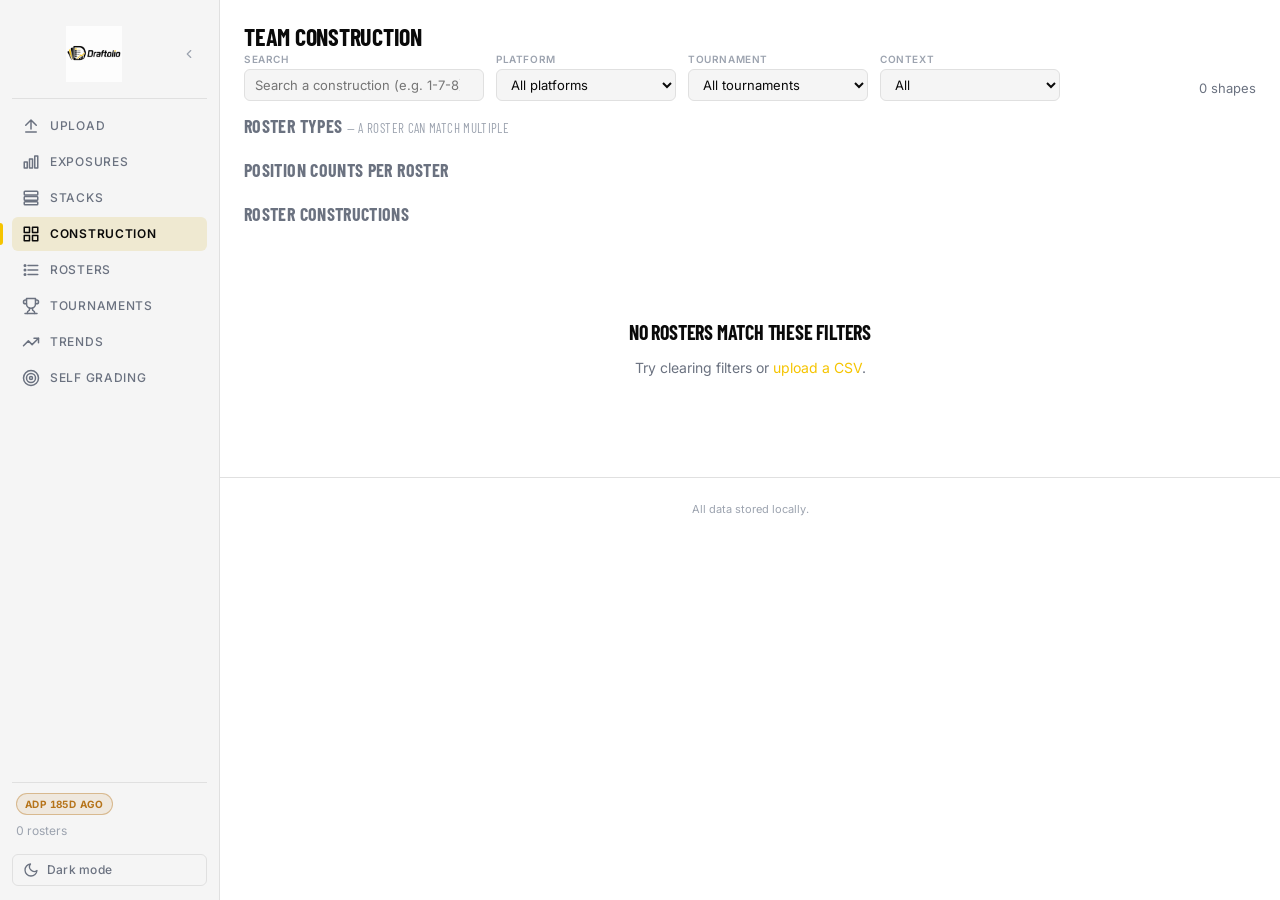
==== construction.html @ c4824a24 "Apply Barlow Condensed / Inter / JetBrains Mono type system sitewide - Load Google Fonts (Barlow Con" ====
<!doctype html>
<html lang="en">
<head>
  <meta charset="utf-8" />
  <meta name="viewport" content="width=device-width, initial-scale=1" />
  <title>Best Ball Exposure — Team Construction</title>
  <script>(function(){try{var t=localStorage.getItem("bb_theme")==="dark"?"dark":"light";document.documentElement.setAttribute("data-theme",t);if(localStorage.getItem('bb_sidebar_collapsed')==='1')document.documentElement.setAttribute('data-sidebar','collapsed');}catch(e){}})();</script>
  <link rel="preconnect" href="https://fonts.googleapis.com">
  <link rel="preconnect" href="https://fonts.gstatic.com" crossorigin>
  <link href="https://fonts.googleapis.com/css2?family=Barlow+Condensed:wght@600;700;800&family=Inter:wght@400;500;600;700&family=JetBrains+Mono:wght@400;500&display=swap" rel="stylesheet">
  <link rel="stylesheet" href="assets/styles.css" />
</head>
<body>
  <div id="nav-slot"></div>
  <main>
    <h1>Team construction</h1>


    <div class="filter-bar">
      <div class="filter-row">
        <div class="filter-group">
          <div class="filter-label">Search</div>
          <input type="search" id="search" placeholder="Search a construction (e.g. 1-7-8)…" style="min-width:240px;" />
        </div>
        <div class="filter-group">
          <div class="filter-label">Platform</div>
          <select id="platform-filter"><option value="">All platforms</option></select>
        </div>
        <div class="filter-group">
          <div class="filter-label">Tournament</div>
          <select id="tournament-filter"><option value="">All tournaments</option></select>
        </div>
        <div class="filter-group">
          <div class="filter-label">Context</div>
          <select id="context-filter">
            <option value="">All</option>
            <option value="superflex">SuperFlex only</option>
            <option value="post-draft">Post-Draft (18-round)</option>
            <option value="pre-draft">Pre-Draft only</option>
          </select>
        </div>
        <div class="filter-group" style="margin-left:auto;justify-content:flex-end;">
          <div class="filter-label">&nbsp;</div>
          <label><span id="row-count">0</span> shapes</label>
        </div>
      </div>
    </div>

    <h2 style="margin-top:8px;">Roster types <span style="color:var(--text-muted);font-size:13px;font-weight:400;">— a roster can match multiple</span></h2>
    <div id="roster-types"></div>

    <h2>Position counts per roster</h2>
    <div id="histograms"></div>

    <h2>Roster constructions</h2>
    <div id="content"></div>
  </main>

  <footer class="site">All data stored locally.</footer>
  <script src="assets/data.js"></script>
  <script src="assets/app.js"></script>
  <script src="assets/nav.js"></script>
  <script src="assets/construction.js"></script>
</body>
</html>
---- assets/styles.css ----
/* =========================================================================
   Color tokens
   - Light is the default; :root carries the light palette.
   - Dark mode is opted in via [data-theme="dark"] on <html>.
   - Every color elsewhere in the codebase references a var(--name) — no
   - hardcoded hex values in components.
   - Backward-compat names (--bg-elev, --bg-elev-2, --text-dim, --accent-2,
     --danger, --accent-strong) alias the new semantic names so existing
     rules don't need to be rewritten.
   ========================================================================= */
:root {
  /* surfaces */
  --bg:             #FFFFFF;
  --surface:        #F5F5F5;
  --surface-hover:  #EEEEEE;

  /* borders */
  --border:         #E0E0E0;
  --border-strong:  #C0C0C0;
  --grid:           var(--border);

  /* text */
  --text:           #0A0A0A;
  --text-secondary: #6B7280;
  --text-muted:     #9CA3AF;

  /* accent (Draftolio yellow) — slightly deeper on white for legibility */
  --accent:         #F5C400;
  --accent-on:      #0A0A0A;

  /* semantic */
  --positive:       #16A34A;
  --negative:       #DC2626;
  --warn:           #B6741A;

  /* utility constants — used for text-on-colored-background */
  --white:          #FFFFFF;

  /* shadows — light mode only; dark mode flattens them */
  --shadow-sm:      0 1px 2px rgba(10, 10, 10, 0.04), 0 1px 3px rgba(10, 10, 10, 0.06);
  --shadow:         var(--shadow-sm);
  --shadow-popover: 0 8px 24px rgba(10, 10, 10, 0.12);

  /* position colors — domain identity, kept the same across modes */
  --pos-qb:         #8B3FBF;
  --pos-rb:         #1D8A4F;
  --pos-wr:         #0A78D6;
  --pos-te:         #B6741A;
  --pos-dst:        #6B7280;

  /* backward-compat aliases */
  --bg-elev:        var(--surface);
  --bg-elev-2:      var(--surface-hover);
  --text-dim:       var(--text-secondary);
  --accent-2:       var(--positive);
  --danger:         var(--negative);
  --accent-strong:  var(--accent);

  color-scheme: light;
}

[data-theme="dark"] {
  /* surfaces */
  --bg:             #0A0A0A;
  --surface:        #141414;
  --surface-hover:  #1C1C1C;

  /* borders */
  --border:         #262626;
  --border-strong:  #404040;
  --grid:           var(--border);

  /* text */
  --text:           #FFFFFF;
  --text-secondary: #9CA3AF;
  --text-muted:     #6B7280;

  /* accent */
  --accent:         #FFD500;
  --accent-on:      #0A0A0A;

  /* semantic */
  --positive:       #22C55E;
  --negative:       #EF4444;
  --warn:           #F5B452;

  /* no shadows in dark mode */
  --shadow-sm:      none;
  --shadow:         none;
  --shadow-popover: 0 8px 24px rgba(0, 0, 0, 0.55);

  /* position colors — brighter variants for dark backgrounds */
  --pos-qb:         #C66CFF;
  --pos-rb:         #5AC46D;
  --pos-wr:         #6CCFFF;
  --pos-te:         #F5B452;
  --pos-dst:        #9CA3AF;

  /* aliases inherit the new values via the same names above */
  --bg-elev:        var(--surface);
  --bg-elev-2:      var(--surface-hover);
  --text-dim:       var(--text-secondary);
  --accent-2:       var(--positive);
  --danger:         var(--negative);
  --accent-strong:  var(--accent);

  color-scheme: dark;
}

* { box-sizing: border-box; }

/* =========================================================================
   Typography tokens — three families pull the entire system together:
     --font-display: Barlow Condensed — page titles, big stat numbers
     --font-body:    Inter            — body, nav, buttons, labels, badges
     --font-mono:    JetBrains Mono   — every data cell number / percentage
   Hierarchy is driven by weight contrast (700 paired with 400), never
   everything at 500.
   ========================================================================= */
:root {
  --font-display: 'Barlow Condensed', system-ui, sans-serif;
  --font-body:    'Inter', system-ui, -apple-system, BlinkMacSystemFont, sans-serif;
  --font-mono:    'JetBrains Mono', ui-monospace, SFMono-Regular, Menlo, Consolas, monospace;
}

html, body {
  margin: 0;
  padding: 0;
  background: var(--bg);
  color: var(--text);
  font-family: var(--font-body);
  font-weight: 400;
  font-size: 14px;
  line-height: 1.4;
  -webkit-font-smoothing: antialiased;
  -moz-osx-font-smoothing: grayscale;
}

/* Prose blocks (the lede paragraph, explanatory copy, tooltips) get the
   readable 1.6 line-height. Data-dense areas stay at 1.4. */
p { line-height: 1.6; }
p.lede, .stat-sub, .empty-state p, .combo-panel-foot { line-height: 1.6; }

a { color: var(--accent); text-decoration: none; }
a:hover { text-decoration: underline; }

/* ---------- left sidebar nav ---------- */
:root {
  --sidebar-w: 220px;
}
:root[data-sidebar="collapsed"] {
  --sidebar-w: 64px;
}
body {
  padding-left: var(--sidebar-w);
  transition: padding-left 160ms ease;
}
aside.sidebar { transition: width 160ms ease; }

aside.sidebar {
  position: fixed;
  top: 0;
  left: 0;
  width: var(--sidebar-w);
  height: 100vh;
  background: var(--bg-elev);
  border-right: 1px solid var(--border);
  padding: 18px 12px 14px;
  display: flex;
  flex-direction: column;
  z-index: 50;
  overflow-y: auto;
}

.sidebar-top {
  display: flex;
  align-items: center;
  gap: 4px;
  padding: 4px 4px 12px 4px;
  border-bottom: 1px solid var(--border);
  margin-bottom: 10px;
}
.sidebar-brand {
  flex: 1;
  display: flex;
  align-items: center;
  gap: 10px;
  padding: 4px 4px;
  text-decoration: none;
  color: var(--text);
  min-width: 0;
}
.sidebar-brand:hover { text-decoration: none; }
.sidebar-collapse-btn {
  width: 28px;
  height: 28px;
  border-radius: 6px;
  background: transparent;
  border: 1px solid transparent;
  color: var(--text-muted);
  display: inline-flex;
  align-items: center;
  justify-content: center;
  cursor: pointer;
  padding: 0;
  flex-shrink: 0;
  transition: background 120ms, color 120ms, border-color 120ms;
}
.sidebar-collapse-btn:hover { background: var(--bg-elev-2); color: var(--text); border-color: var(--border); }
.brand-mark {
  width: 32px;
  height: 32px;
  border-radius: 8px;
  background: var(--accent);
  color: var(--accent-on);
  display: flex;
  align-items: center;
  justify-content: center;
  font-weight: 700;
  font-size: 13px;
  letter-spacing: 0.04em;
  flex-shrink: 0;
}
/* When the brand mark is an actual image (our Draftolio logo), drop the
   gradient tile and let the logo span the sidebar's full available width
   so it reads as the primary brand element rather than a tiny corner mark.
   The image keeps its native aspect via object-fit. */
.brand-mark.brand-mark-img {
  background: transparent;
  box-shadow: none;
  object-fit: contain;
  border-radius: 6px;
  width: 100%;
  height: auto;
  max-height: 56px;
}
.brand-name {
  font-weight: 700;
  font-size: 14px;
  letter-spacing: 0.01em;
  line-height: 1.2;
}
.brand-name .accent { color: var(--accent); }

.sidebar-nav {
  display: flex;
  flex-direction: column;
  gap: 2px;
  flex: 1;
}
.sidebar-nav a {
  display: flex;
  align-items: center;
  gap: 10px;
  padding: 8px 10px;
  border-radius: 6px;
  color: var(--text-dim);
  font-weight: 500;
  font-size: 13.5px;
  text-decoration: none;
  position: relative;
}
.sidebar-nav a:hover { background: var(--bg-elev-2); color: var(--text); text-decoration: none; }
.sidebar-nav a.active {
  background: color-mix(in srgb, var(--accent) 12%, var(--bg-elev-2));
  color: var(--text);
}
.sidebar-nav a.active::before {
  content: '';
  position: absolute;
  left: -12px;
  top: 6px;
  bottom: 6px;
  width: 3px;
  background: var(--accent);
  border-radius: 0 3px 3px 0;
}
.sidebar-nav .nav-icon {
  width: 18px;
  height: 18px;
  display: inline-flex;
  align-items: center;
  justify-content: center;
  flex-shrink: 0;
  color: currentColor;
}
.sidebar-nav .nav-icon svg { width: 100%; height: 100%; display: block; }
.sidebar-nav .nav-label { min-width: 0; }

.sidebar-footer {
  border-top: 1px solid var(--border);
  padding-top: 10px;
  margin-top: 10px;
  display: flex;
  flex-direction: column;
  gap: 8px;
}
.sidebar-meta {
  display: flex;
  align-items: center;
  gap: 8px;
  color: var(--text-muted);
  font-size: 12px;
  padding: 0 4px;
}
.sidebar-meta-row { justify-content: space-between; }
.adp-stamp {
  padding: 3px 8px;
  border-radius: 999px;
  font-size: 11px;
  font-weight: 600;
  letter-spacing: 0.02em;
  border: 1px solid var(--border);
}
.adp-stamp.fresh { color: var(--accent-2); border-color: color-mix(in srgb, var(--accent-2) 40%, transparent); background: color-mix(in srgb, var(--accent-2) 10%, transparent); }
.adp-stamp.stale { color: var(--warn);    border-color: color-mix(in srgb, var(--warn) 40%, transparent);    background: color-mix(in srgb, var(--warn) 10%, transparent); }
.rosters-count { font-variant-numeric: tabular-nums; }

/* ---------- collapsed sidebar state ---------- */
:root[data-sidebar="collapsed"] aside.sidebar {
  padding-left: 8px;
  padding-right: 8px;
}
:root[data-sidebar="collapsed"] .brand-name { display: none; }
:root[data-sidebar="collapsed"] .sidebar-top {
  flex-direction: column;
  gap: 8px;
  padding: 4px 0 12px;
}
:root[data-sidebar="collapsed"] .sidebar-brand {
  flex: 0 0 auto;
  justify-content: center;
  padding: 0;
}
/* In the collapsed sidebar there's barely any horizontal room — clamp the
   image to a small square so the wide horizontal logo doesn't shrink into
   illegibility. */
:root[data-sidebar="collapsed"] .brand-mark.brand-mark-img {
  width: 36px;
  height: 36px;
}
:root[data-sidebar="collapsed"] .nav-label { display: none; }
:root[data-sidebar="collapsed"] .sidebar-nav a {
  justify-content: center;
  padding: 10px 0;
}
:root[data-sidebar="collapsed"] .sidebar-nav a.active::before {
  left: -8px;
}
:root[data-sidebar="collapsed"] .sidebar-footer {
  align-items: center;
}
:root[data-sidebar="collapsed"] .sidebar-meta { display: none; }
:root[data-sidebar="collapsed"] .sidebar-meta-row {
  display: flex;
  justify-content: center;
  padding: 0;
}
:root[data-sidebar="collapsed"] .sidebar-meta-row .rosters-count { display: none; }

/* On narrow viewports collapse sidebar to a horizontal bar at the top */
@media (max-width: 720px) {
  body { padding-left: 0; padding-top: 56px; }
  aside.sidebar {
    width: 100%;
    height: auto;
    flex-direction: row;
    align-items: center;
    padding: 8px 12px;
    border-right: 0;
    border-bottom: 1px solid var(--border);
    overflow-x: auto;
    overflow-y: hidden;
    gap: 8px;
  }
  .sidebar-brand { border-bottom: 0; margin-bottom: 0; padding: 0 6px 0 0; flex-shrink: 0; }
  .brand-mark { width: 28px; height: 28px; font-size: 12px; }
  .brand-name { display: none; }
  .sidebar-nav { flex-direction: row; gap: 2px; }
  .sidebar-nav a { padding: 6px 8px; }
  .sidebar-nav a.active::before { display: none; }
  .sidebar-nav .nav-label { display: none; }
  .sidebar-footer { border-top: 0; padding-top: 0; margin-top: 0; margin-left: auto; flex-direction: row; }
}

.theme-toggle {
  display: flex;
  align-items: center;
  gap: 8px;
  width: 100%;
  padding: 7px 10px;
  margin-top: 6px;
  border-radius: 6px;
  border: 1px solid var(--border);
  background: var(--surface);
  color: var(--text-secondary);
  font: inherit;
  font-size: 12.5px;
  font-weight: 500;
  cursor: pointer;
  transition: background 120ms, color 120ms, border-color 120ms;
}
.theme-toggle:hover {
  color: var(--text);
  background: var(--surface-hover);
  border-color: var(--border-strong);
}
.theme-toggle-icon {
  display: inline-flex;
  align-items: center;
  justify-content: center;
  width: 16px;
  height: 16px;
  flex-shrink: 0;
  color: var(--text-secondary);
}
.theme-toggle:hover .theme-toggle-icon { color: var(--accent); }
:root[data-sidebar="collapsed"] .theme-toggle-text { display: none; }
:root[data-sidebar="collapsed"] .theme-toggle {
  justify-content: center;
  padding: 8px;
  gap: 0;
}

main {
  max-width: 1400px;
  margin: 0 auto;
  padding: 24px;
}

/* Page titles — Barlow Condensed condensed-display flavour, tight tracking. */
h1 {
  font-family: var(--font-display);
  font-weight: 700;
  font-size: 24px;
  line-height: 1.05;
  letter-spacing: -0.01em;
  text-transform: uppercase;
  margin: 0 0 4px;
}
/* Section headers — same display family, slightly smaller, muted color. */
h2 {
  font-family: var(--font-display);
  font-weight: 700;
  font-size: 18px;
  line-height: 1.1;
  letter-spacing: 0.02em;
  text-transform: uppercase;
  color: var(--text-secondary);
  margin: 24px 0 12px;
}
h3 {
  font-family: var(--font-body);
  font-weight: 600;
  font-size: 13px;
  line-height: 1.2;
  letter-spacing: 0.04em;
  text-transform: uppercase;
  margin: 16px 0 8px;
}
p.lede { color: var(--text-dim); margin: 0 0 24px; }

.card {
  background: var(--bg-elev);
  border: 1px solid var(--border);
  border-radius: 8px;
  padding: 20px;
}

.cards {
  display: grid;
  grid-template-columns: repeat(auto-fit, minmax(180px, 1fr));
  gap: 12px;
  margin-bottom: 24px;
}
.cards .card { padding: 16px; }
.stat-label { font-size: 11px; text-transform: uppercase; letter-spacing: 0.08em; color: var(--text-muted); margin-bottom: 6px; }
.stat-value { font-size: 22px; font-weight: 600; }
.stat-sub { font-size: 12px; color: var(--text-dim); margin-top: 4px; }

button, .button {
  background: var(--bg-elev-2);
  color: var(--text);
  border: 1px solid var(--border);
  padding: 7px 14px;
  border-radius: 6px;
  font: inherit;
  cursor: pointer;
  transition: background 120ms;
}
button:hover, .button:hover { background: color-mix(in srgb, var(--text) 8%, var(--bg-elev-2)); }
button.primary { background: var(--accent); color: var(--accent-on); border-color: var(--accent); font-weight: 600; }
button.primary:hover { background: var(--accent-strong); border-color: var(--accent-strong); }
button.danger { background: transparent; color: var(--danger); border-color: color-mix(in srgb, var(--danger) 35%, var(--border)); }
button.danger:hover { background: color-mix(in srgb, var(--danger) 12%, transparent); }

.dropzone {
  border: 2px dashed color-mix(in srgb, var(--text-muted) 50%, transparent);
  border-radius: 10px;
  padding: 36px 24px;
  text-align: center;
  background: var(--bg-elev);
  transition: border-color 120ms, background 120ms;
  outline: none;
  display: flex;
  flex-direction: column;
  align-items: center;
  justify-content: center;
  gap: 6px;
  min-height: 140px;
}
.dropzone:focus-visible { border-color: var(--accent); }
.dropzone.dragging {
  border-color: var(--accent);
  background: color-mix(in srgb, var(--accent) 10%, var(--bg-elev));
}
.dropzone-icon { font-size: 28px; color: var(--text-dim); margin-bottom: 2px; }
.dropzone strong { color: var(--text); }
.dropzone .hint { color: var(--text-muted); font-size: 12.5px; margin-top: 4px; }

.link-button {
  background: none;
  border: none;
  color: var(--accent);
  font: inherit;
  padding: 0;
  cursor: pointer;
  text-decoration: underline;
}
.link-button:hover { color: var(--accent); background: none; }

.actions-row {
  display: flex;
  gap: 8px;
  flex-wrap: wrap;
  margin: 12px 0 24px;
}

.toolbar {
  display: flex;
  align-items: center;
  gap: 12px;
  flex-wrap: wrap;
  margin-bottom: 16px;
}
.toolbar input[type=search], .toolbar select {
  background: var(--bg-elev);
  color: var(--text);
  border: 1px solid var(--border);
  padding: 6px 10px;
  border-radius: 6px;
  font: inherit;
  min-width: 200px;
}
.toolbar label { color: var(--text-dim); font-size: 13px; }

/* Hide elements that don't match the current view (e.g. Chart vs Table on Trends) */
.view-hidden { display: none !important; }

/* "View ADP Trend" CTA shown next to the player name on player.html */
.adp-trend-btn {
  display: inline-flex;
  align-items: center;
  gap: 6px;
  padding: 6px 12px;
  background: color-mix(in srgb, var(--accent) 14%, var(--bg-elev));
  border: 1px solid color-mix(in srgb, var(--accent) 35%, var(--border));
  color: var(--accent);
  border-radius: 8px;
  font-size: 12px;
  font-weight: 700;
  letter-spacing: 0.04em;
  text-decoration: none;
  transition: background 120ms, border-color 120ms;
}
.adp-trend-btn:hover {
  background: color-mix(in srgb, var(--accent) 22%, var(--bg-elev));
  border-color: var(--accent);
  text-decoration: none;
}
.adp-trend-icon { font-size: 14px; line-height: 1; }

/* Column visibility picker — appears above each data table */
.table-toolbar {
  display: flex;
  align-items: center;
  justify-content: flex-end;
  gap: 8px;
  margin-bottom: 8px;
}
.col-picker {
  position: relative;
  display: inline-block;
}
.col-picker-btn {
  display: inline-flex;
  align-items: center;
  gap: 8px;
  padding: 6px 12px;
  background: var(--bg-elev);
  color: var(--text);
  border: 1px solid var(--border);
  border-radius: 8px;
  font: inherit;
  font-size: 12px;
  font-weight: 600;
  letter-spacing: 0.04em;
  text-transform: uppercase;
  cursor: pointer;
  transition: border-color 120ms, color 120ms;
}
.col-picker-btn:hover {
  border-color: color-mix(in srgb, var(--accent) 50%, var(--border));
  color: var(--text);
}
.col-picker-btn[aria-expanded="true"] {
  border-color: var(--accent);
  color: var(--accent);
  box-shadow: 0 0 0 1px var(--accent);
}
.col-picker-icon { color: var(--text-muted); flex-shrink: 0; }
.col-picker-btn[aria-expanded="true"] .col-picker-icon { color: var(--accent); }
.col-picker-count {
  display: inline-flex;
  align-items: center;
  justify-content: center;
  min-width: 18px;
  height: 18px;
  padding: 0 6px;
  border-radius: 99px;
  background: var(--accent);
  color: var(--accent-on);
  font-size: 11px;
  font-weight: 700;
}
.col-picker-panel {
  position: absolute;
  right: 0;
  top: calc(100% + 6px);
  min-width: 220px;
  max-height: 360px;
  overflow-y: auto;
  background: var(--bg-elev);
  border: 1px solid var(--border);
  border-radius: 8px;
  box-shadow: var(--shadow-popover);
  z-index: 20;
  padding: 8px 0;
}
.col-picker-head {
  padding: 8px 14px 6px;
  font-size: 10px;
  font-weight: 700;
  text-transform: uppercase;
  letter-spacing: 0.1em;
  color: var(--text-muted);
}
.col-picker-list {
  display: flex;
  flex-direction: column;
  gap: 0;
  padding: 2px 0 4px;
}
.col-picker-item {
  display: flex;
  align-items: center;
  gap: 10px;
  padding: 6px 14px;
  font-size: 13px;
  color: var(--text);
  cursor: pointer;
  user-select: none;
}
.col-picker-item:hover { background: var(--bg-elev-2); }
.col-picker-item input[type=checkbox] {
  accent-color: var(--accent);
  width: 14px;
  height: 14px;
  flex-shrink: 0;
  cursor: pointer;
}

/* Filter bar — position buttons on top, secondary filters below with labels */
.filter-bar {
  display: flex;
  flex-direction: column;
  gap: 10px;
  margin-bottom: 16px;
}
.filter-row {
  display: flex;
  align-items: flex-end;
  gap: 12px;
  flex-wrap: wrap;
}
.filter-group {
  display: flex;
  flex-direction: column;
  gap: 4px;
}
.filter-label {
  font-size: 10px;
  font-weight: 700;
  text-transform: uppercase;
  letter-spacing: 0.08em;
  color: var(--text-muted);
  line-height: 1;
}
.filter-group input[type=search],
.filter-group select {
  background: var(--bg-elev);
  color: var(--text);
  border: 1px solid var(--border);
  padding: 6px 10px;
  border-radius: 6px;
  font: inherit;
  min-width: 180px;
}
.filter-group label { color: var(--text-dim); font-size: 13px; line-height: 2; }

/* Position filter buttons */
.pos-btn-group {
  display: flex;
  gap: 6px;
  flex-wrap: wrap;
}
.pos-btn {
  padding: 7px 22px;
  border-radius: 8px;
  border: none;
  font-size: 13px;
  font-weight: 700;
  letter-spacing: 0.04em;
  cursor: pointer;
  transition: opacity 120ms, filter 120ms;
  font-family: inherit;
}
.pos-btn-all       { background: var(--bg-elev-2); color: var(--text-muted); border: 1px solid var(--border); }
.pos-btn-all.active{ background: var(--accent);    color: var(--accent-on);  border-color: var(--accent); }
.pos-btn-qb        { background: color-mix(in srgb, var(--pos-qb) 22%, var(--bg-elev-2)); color: var(--pos-qb); }
.pos-btn-qb.active { background: var(--pos-qb); color: var(--white); }
.pos-btn-rb        { background: color-mix(in srgb, var(--pos-rb) 22%, var(--bg-elev-2)); color: var(--pos-rb); }
.pos-btn-rb.active { background: var(--pos-rb); color: var(--white); }
.pos-btn-wr        { background: color-mix(in srgb, var(--pos-wr) 22%, var(--bg-elev-2)); color: var(--pos-wr); }
.pos-btn-wr.active { background: var(--pos-wr); color: var(--accent-on); }
.pos-btn-te        { background: color-mix(in srgb, var(--pos-te) 22%, var(--bg-elev-2)); color: var(--pos-te); }
.pos-btn-te.active { background: var(--pos-te); color: var(--accent-on); }
.pos-btn:not(.active):hover { filter: brightness(1.15); }

table.data {
  width: 100%;
  border-collapse: separate;
  border-spacing: 0;
  background: var(--bg-elev);
  border: 1px solid var(--border);
  border-radius: 8px;
  /* overflow: visible so tooltip pseudo-elements above sticky headers
     aren't clipped. Rounded corners are still respected by the border
     itself since cells don't paint backgrounds beyond it. */
  overflow: visible;
  font-size: 13px;
}
/* Round the first/last header cells so the corners stay clean now that
   the table doesn't clip its overflow. */
table.data thead tr:first-child th:first-child { border-top-left-radius: 7px; }
table.data thead tr:first-child th:last-child  { border-top-right-radius: 7px; }
table.data tbody tr:last-child td:first-child { border-bottom-left-radius: 7px; }
table.data tbody tr:last-child td:last-child  { border-bottom-right-radius: 7px; }
table.data th, table.data td {
  padding: 8px 12px;
  text-align: left;
  border-bottom: 1px solid var(--border);
}
table.data th {
  background: var(--bg-elev-2);
  color: var(--text-dim);
  font-weight: 600;
  font-size: 11px;
  text-transform: uppercase;
  letter-spacing: 0.06em;
  user-select: none;
  position: sticky;
  top: 0;
  z-index: 1;
  /* Accent underline under the whole header row — pulls the eye to it. */
  border-bottom: 2px solid color-mix(in srgb, var(--accent) 32%, var(--border));
}
table.data th.sortable { cursor: pointer; }
table.data th.sortable:hover { color: var(--text); }
table.data th .sort-ind { color: var(--accent); margin-left: 4px; }
table.data tr:last-child td { border-bottom: 0; }
table.data tbody tr { position: relative; }
/* Row-level accent: a faint left rail appears on hover, brighter when
   the row is in the 'is-expanded' state. Lets users see what they're
   pointing at without changing the cell backgrounds (which already
   carry heat-map color). */
table.data tbody tr:hover td { background: var(--bg-elev-2); }
table.data tbody tr:hover td:first-child {
  box-shadow: inset 3px 0 0 color-mix(in srgb, var(--accent) 45%, transparent);
}

/* Bigger accent focus ring on interactive controls. */
button:focus-visible,
input:focus-visible,
select:focus-visible,
a:focus-visible,
.theme-toggle:focus-visible,
.row-expand-btn:focus-visible {
  outline: 2px solid color-mix(in srgb, var(--accent) 70%, transparent);
  outline-offset: 2px;
}
table.data td.num, table.data th.num { text-align: right; font-variant-numeric: tabular-nums; }

.badge {
  display: inline-block;
  padding: 2px 6px;
  border-radius: 4px;
  font-size: 11px;
  font-weight: 600;
  letter-spacing: 0.04em;
  background: var(--bg-elev-2);
  color: var(--text-dim);
  border: 1px solid var(--border);
}
/* Position badges — flat tinted background using color-mix with the
   surface so the badge reads the same in light and dark mode. */
.badge.pos-QB { background: color-mix(in srgb, var(--pos-qb) 18%, var(--surface)); color: var(--pos-qb); border-color: color-mix(in srgb, var(--pos-qb) 35%, transparent); }
.badge.pos-RB { background: color-mix(in srgb, var(--pos-rb) 18%, var(--surface)); color: var(--pos-rb); border-color: color-mix(in srgb, var(--pos-rb) 35%, transparent); }
.badge.pos-WR { background: color-mix(in srgb, var(--pos-wr) 18%, var(--surface)); color: var(--pos-wr); border-color: color-mix(in srgb, var(--pos-wr) 35%, transparent); }
.badge.pos-TE { background: color-mix(in srgb, var(--pos-te) 18%, var(--surface)); color: var(--pos-te); border-color: color-mix(in srgb, var(--pos-te) 35%, transparent); }

.empty-state {
  text-align: center;
  padding: 60px 24px;
  color: var(--text-dim);
}
.empty-state h2 { color: var(--text); margin-bottom: 8px; }
.empty-state .button { margin-top: 16px; display: inline-block; }

.flash {
  padding: 10px 14px;
  border-radius: 6px;
  margin-bottom: 16px;
  font-size: 13px;
  border: 1px solid;
}
.flash.success { background: color-mix(in srgb, var(--accent-2) 12%, transparent); border-color: color-mix(in srgb, var(--accent-2) 35%, transparent); color: var(--accent-2); }
.flash.error   { background: color-mix(in srgb, var(--danger) 12%, transparent);   border-color: color-mix(in srgb, var(--danger) 35%, transparent);   color: var(--danger); }
.flash.info    { background: color-mix(in srgb, var(--accent) 12%, transparent);   border-color: color-mix(in srgb, var(--accent) 35%, transparent);   color: var(--accent); }

.two-col {
  display: grid;
  grid-template-columns: 320px 1fr;
  gap: 16px;
}
.two-col aside.list {
  background: var(--bg-elev);
  border: 1px solid var(--border);
  border-radius: 8px;
  max-height: 80vh;
  overflow-y: auto;
}
.two-col aside.list .item {
  padding: 12px 14px;
  border-bottom: 1px solid var(--border);
  cursor: pointer;
}
.two-col aside.list .item:hover { background: var(--bg-elev-2); }
.two-col aside.list .item.active { background: color-mix(in srgb, var(--accent) 10%, var(--bg-elev)); border-left: 3px solid var(--accent); padding-left: 11px; }
.two-col aside.list .item .title { font-weight: 600; font-size: 13px; }
.two-col aside.list .item .sub { font-size: 11px; color: var(--text-muted); margin-top: 2px; }

.clv-pos { color: var(--accent-2); }
.clv-neg { color: var(--danger); }

/* Position-tinted table rows. Applied to the first cell so the
   heat-map cells in later columns retain their own colors. */
table.data tbody tr[data-pos="QB"] td:first-child { background: color-mix(in srgb, var(--pos-qb) 6%, transparent); }
table.data tbody tr[data-pos="RB"] td:first-child { background: color-mix(in srgb, var(--pos-rb) 6%, transparent); }
table.data tbody tr[data-pos="WR"] td:first-child { background: color-mix(in srgb, var(--pos-wr) 6%, transparent); }
table.data tbody tr[data-pos="TE"] td:first-child { background: color-mix(in srgb, var(--pos-te) 6%, transparent); }
table.data tbody tr[data-pos]:hover td:first-child { background: color-mix(in srgb, var(--pos-qb) 6%, var(--bg-elev-2)); }
table.data tbody tr[data-pos="QB"]:hover td:first-child { background: color-mix(in srgb, var(--pos-qb) 12%, var(--bg-elev-2)); }
table.data tbody tr[data-pos="RB"]:hover td:first-child { background: color-mix(in srgb, var(--pos-rb) 12%, var(--bg-elev-2)); }
table.data tbody tr[data-pos="WR"]:hover td:first-child { background: color-mix(in srgb, var(--pos-wr) 12%, var(--bg-elev-2)); }
table.data tbody tr[data-pos="TE"]:hover td:first-child { background: color-mix(in srgb, var(--pos-te) 12%, var(--bg-elev-2)); }

.player-cell {
  display: inline-flex;
  align-items: center;
  gap: 8px;
  min-width: 0;
}
.player-cell .player-name { min-width: 0; }

/* Position-colored player name links — applies wherever a player
   cell carries data-pos. Hover reverts to the underlined accent. */
.player-cell[data-pos="QB"] .player-name a { color: var(--pos-qb); }
.player-cell[data-pos="RB"] .player-name a { color: var(--pos-rb); }
.player-cell[data-pos="WR"] .player-name a { color: var(--pos-wr); }
.player-cell[data-pos="TE"] .player-name a { color: var(--pos-te); }
.player-cell[data-pos] .player-name a:hover { filter: brightness(1.15); }

/* Team-color left rail. Anything with --team-color set on it gets a
   thin colored stripe on its left edge: team rows on the Stacks page,
   each row of a stack on the Player Stacks view, and each pick on the
   Rosters detail table. */
[style*="--team-color"] {
  box-shadow: inset 3px 0 0 var(--team-color, transparent);
}
/* On table rows specifically, the inset shadow on the row itself
   doesn't render reliably because each td paints its own background.
   We apply the stripe via the first cell. */
table.data tbody tr[style*="--team-color"] {
  box-shadow: none;
}
table.data tbody tr[style*="--team-color"] td:first-child {
  box-shadow: inset 3px 0 0 var(--team-color, transparent);
}
/* Stack rows in the Player Stacks view — small inline element. */
.stack-row[style*="--team-color"] {
  box-shadow: inset 3px 0 0 var(--team-color, transparent);
  padding-left: 6px;
  border-radius: 3px;
}
.team-logo {
  display: inline-block;
  flex-shrink: 0;
  object-fit: contain;
  border-radius: 2px;
}
.team-logo-empty {
  width: 18px;
  height: 18px;
}
.team-logo-hero {
  width: 36px;
  height: 36px;
  vertical-align: middle;
}

table.roster-table thead .hdr-group th {
  font-size: 10px;
  letter-spacing: 0.1em;
  text-align: center;
  color: var(--text-muted);
  background: var(--bg-elev);
  border-bottom: 1px solid var(--border);
  padding: 6px 12px;
}
table.roster-table thead .hdr-group th.group-clv { color: var(--accent-2); }
table.roster-table thead .hdr-group th.group-rtv { color: var(--accent); }
table.roster-table tbody tr.row-link { cursor: pointer; }

/* Visual divider between the CLV and RTV column groups.
   Position group is column 6, last CLV column is 8, first RTV column is 9.
   In the top group-header row those collapse to the 3rd th (RTV). */
table.roster-table thead .hdr-group th.group-rtv,
table.roster-table thead tr:nth-child(2) th:nth-child(9),
table.roster-table tbody tr td:nth-child(9) {
  border-left: 2px solid color-mix(in srgb, var(--text-muted) 55%, var(--border));
}

.grade-grid {
  display: grid;
  grid-template-columns: 1fr 1fr;
  gap: 16px 24px;
}
@media (max-width: 900px) {
  .grade-grid { grid-template-columns: 1fr; }
}
h2.grade-section.positive { color: var(--accent-2); }
h2.grade-section.negative { color: var(--danger); }

/* Win/loss cards — Drafts Gained vs Lost section */
.wl-grid {
  display: grid;
  grid-template-columns: 1fr 1fr;
  gap: 12px;
  margin-bottom: 20px;
}
@media (max-width: 700px) {
  .wl-grid { grid-template-columns: 1fr; }
}
.wl-card {
  display: flex;
  flex-direction: column;
  gap: 0;
}
.wl-header {
  display: flex;
  align-items: baseline;
  gap: 8px;
  margin-bottom: 14px;
}
.wl-label {
  font-weight: 700;
  font-size: 11px;
  text-transform: uppercase;
  letter-spacing: 0.08em;
  color: var(--text);
}
.wl-sub {
  font-size: 11.5px;
  color: var(--text-muted);
}
.wl-pct {
  font-size: 44px;
  font-weight: 800;
  line-height: 1;
  letter-spacing: -0.02em;
  font-variant-numeric: tabular-nums;
  margin-bottom: 4px;
}
.wl-tag {
  font-size: 12px;
  color: var(--text-muted);
  margin-bottom: 16px;
}
.wl-bar {
  display: flex;
  height: 7px;
  border-radius: 99px;
  overflow: hidden;
  background: var(--bg-elev-2);
  margin-bottom: 10px;
}
.wl-seg { height: 100%; }
.wl-gained { background: var(--accent-2); }
.wl-even   { background: var(--text-muted); opacity: 0.35; }
.wl-lost   { background: var(--danger); }
.wl-counts {
  display: flex;
  align-items: center;
  gap: 6px;
  font-size: 12.5px;
  font-variant-numeric: tabular-nums;
}
.wl-sep { color: var(--text-muted); }

.seg-toggle {
  display: inline-flex;
  background: var(--bg-elev);
  border: 1px solid var(--border);
  border-radius: 8px;
  padding: 2px;
  gap: 2px;
}
.seg-toggle button {
  background: transparent;
  border: 0;
  padding: 6px 14px;
  border-radius: 6px;
  color: var(--text-dim);
  font: inherit;
  font-weight: 500;
  cursor: pointer;
  display: inline-flex;
  align-items: center;
  gap: 6px;
}
.seg-toggle button:hover { color: var(--text); background: var(--bg-elev-2); }
.seg-toggle button.active { background: var(--accent); color: var(--accent-on); }
.seg-toggle .seg-count {
  font-size: 11px;
  padding: 1px 6px;
  border-radius: 999px;
  background: color-mix(in srgb, currentColor 15%, transparent);
}

.position-cards {
  display: grid;
  grid-template-columns: repeat(auto-fit, minmax(220px, 1fr));
  gap: 12px;
  margin-bottom: 16px;
}
.pos-card { padding: 14px 16px; }
.pos-card-head {
  display: flex;
  align-items: center;
  gap: 10px;
  margin-bottom: 10px;
  flex-wrap: wrap;
}
.pos-card-head .badge { font-size: 12px; padding: 3px 8px; }
.pos-card-stats { font-size: 12px; color: var(--text-dim); }
.pos-card-stats strong { color: var(--text); font-size: 14px; }
.pos-card-top {
  margin: 0;
  padding: 0;
  list-style: none;
  display: flex;
  flex-direction: column;
  gap: 4px;
  font-size: 12.5px;
}
.pos-card-top li {
  display: flex;
  align-items: center;
  gap: 6px;
}
.pos-card-top .pc-name {
  flex: 1;
  min-width: 0;
  white-space: nowrap;
  overflow: hidden;
  text-overflow: ellipsis;
}
.pos-card-top .pc-pct {
  font-variant-numeric: tabular-nums;
  color: var(--text-dim);
}

code.stack-combo {
  font-family: ui-monospace, SFMono-Regular, Menlo, monospace;
  background: var(--bg-elev-2);
  border: 1px solid var(--border);
  padding: 1px 6px;
  border-radius: 4px;
  font-size: 12px;
  color: var(--text);
}

/* Player Stacks page — checkbox-pill control + stacked player cell. */
.checkbox-pill {
  display: inline-flex;
  align-items: center;
  gap: 6px;
  padding: 6px 12px;
  background: var(--bg-elev);
  border: 1px solid var(--border);
  border-radius: 6px;
  cursor: pointer;
  font-size: 13px;
  color: var(--text-dim);
  user-select: none;
}
.checkbox-pill:hover { background: var(--bg-elev-2); color: var(--text); }
.checkbox-pill input[type=checkbox] {
  accent-color: var(--accent);
  margin: 0;
  cursor: pointer;
}
.checkbox-pill input[type=checkbox]:checked + span { color: var(--text); }

.stack-cell {
  display: flex;
  flex-direction: column;
  gap: 3px;
}
.stack-row {
  display: inline-flex;
  align-items: center;
  gap: 6px;
  font-size: 12.5px;
  min-width: 0;
}
.stack-row .team-logo { flex-shrink: 0; }
.stack-row a {
  color: var(--accent);
  white-space: nowrap;
  overflow: hidden;
  text-overflow: ellipsis;
}
.stack-row .stack-team {
  color: var(--text-muted);
  font-size: 11px;
  font-variant-numeric: tabular-nums;
}

a.team-cell-link {
  color: var(--text);
  text-decoration: none;
  display: inline-block;
}
a.team-cell-link:hover { text-decoration: underline; color: var(--accent); }
a.team-cell-link:hover .team-logo { opacity: 0.85; }

.platform-logo {
  display: inline-block;
  vertical-align: middle;
  flex-shrink: 0;
  border-radius: 3px;
}
.title-cell {
  display: inline-flex;
  align-items: center;
  gap: 8px;
  min-width: 0;
}
.title-cell a { min-width: 0; }

.schedule-strip {
  display: grid;
  grid-template-columns: repeat(auto-fit, minmax(78px, 1fr));
  gap: 6px;
  margin-bottom: 16px;
}
.sched-chip {
  background: var(--bg-elev);
  border: 1px solid var(--border);
  border-radius: 6px;
  padding: 8px 6px;
  text-align: center;
  display: flex;
  flex-direction: column;
  align-items: center;
  gap: 4px;
}
.sched-chip.bye { opacity: 0.55; }
.sched-week {
  color: var(--text-muted);
  font-size: 10px;
  letter-spacing: 0.08em;
  text-transform: uppercase;
}
.sched-opp {
  display: inline-flex;
  align-items: center;
  gap: 5px;
  font-size: 13px;
  font-weight: 600;
}
.sched-chip.bye .sched-opp { color: var(--text-muted); font-weight: 500; }

table.player-stacks-table tbody tr td {
  vertical-align: middle;
}

.construction-key {
  display: flex;
  flex-direction: column;
  gap: 2px;
  min-width: 0;
}
.construction-code {
  font-size: 14px;
  font-weight: 600;
  letter-spacing: 0.04em;
  padding: 2px 8px;
  width: max-content;
}
.construction-sub {
  color: var(--text-muted);
  font-size: 11px;
  letter-spacing: 0.04em;
}

/* Roster Type archetypes — compact horizontal bar list. */
.roster-types-list {
  display: flex;
  flex-direction: column;
  background: var(--bg-elev);
  border: 1px solid var(--border);
  border-radius: 8px;
  overflow: hidden;
  margin-bottom: 20px;
}
.rt-row {
  padding: 6px 12px;
  border-bottom: 1px solid var(--border);
  display: flex;
  flex-direction: column;
  gap: 0;
  transition: background 120ms;
}
.rt-row:last-child { border-bottom: 0; }
.rt-row.is-clickable { cursor: pointer; }
.rt-row.is-clickable:hover { background: var(--bg-elev-2); }
.rt-row.is-empty { opacity: 0.45; }
.rt-row.is-expanded {
  background: color-mix(in srgb, var(--accent) 8%, var(--bg-elev));
  border-left: 3px solid var(--accent);
  padding-left: 9px;
}

.rt-row-main {
  display: grid;
  grid-template-columns: minmax(160px, 220px) 1fr minmax(96px, 120px);
  align-items: center;
  gap: 14px;
}
.rt-label-block {
  display: flex;
  align-items: center;
  gap: 6px;
  min-width: 0;
}
.rt-label-text {
  display: flex;
  flex-direction: column;
  gap: 0;
  min-width: 0;
  line-height: 1.2;
}
.rt-chevron {
  color: var(--text-muted);
  font-size: 11px;
  width: 10px;
  text-align: center;
  flex-shrink: 0;
}
.rt-label {
  font-weight: 600;
  font-size: 13px;
  color: var(--text);
  letter-spacing: 0.01em;
  line-height: 1.2;
}
.rt-desc-inline {
  font-size: 10.5px;
  color: var(--text-muted);
  line-height: 1.25;
  white-space: nowrap;
  overflow: hidden;
  text-overflow: ellipsis;
}
.rt-bar {
  height: 6px;
  background: color-mix(in srgb, var(--text-muted) 18%, transparent);
  border-radius: 3px;
  overflow: hidden;
}
.rt-bar-fill {
  height: 100%;
  background: var(--accent);
  border-radius: 3px;
  transition: width 240ms ease;
}
.rt-stats {
  display: flex;
  align-items: baseline;
  gap: 8px;
  justify-content: flex-end;
  font-variant-numeric: tabular-nums;
}
.rt-count-num {
  font-size: 15px;
  font-weight: 700;
  color: var(--text);
  line-height: 1.1;
}
.rt-pct-num {
  font-size: 11.5px;
  color: var(--text-dim);
  min-width: 40px;
  text-align: right;
}

/* Inline panel of matching rosters when a row is expanded. */
.rt-rosters {
  margin-top: 10px;
  padding-top: 10px;
  border-top: 1px solid var(--border);
  display: flex;
  flex-direction: column;
  gap: 2px;
}
.rt-roster-item {
  display: flex;
  align-items: center;
  gap: 10px;
  padding: 7px 10px;
  border-radius: 6px;
  background: var(--bg-elev-2);
  color: var(--text);
  text-decoration: none;
  font-size: 12.5px;
}
.rt-roster-item:hover {
  background: color-mix(in srgb, var(--accent) 18%, var(--bg-elev-2));
  text-decoration: none;
}
.rt-roster-name {
  flex: 1;
  min-width: 0;
  white-space: nowrap;
  overflow: hidden;
  text-overflow: ellipsis;
  font-weight: 500;
}
.rt-roster-meta {
  display: flex;
  gap: 16px;
  font-size: 11px;
  color: var(--text-muted);
  font-variant-numeric: tabular-nums;
}
.rt-roster-meta span {
  min-width: 60px;
  text-align: right;
}
.rt-empty {
  padding: 8px 10px;
  font-size: 12px;
  color: var(--text-muted);
}

.rt-pager {
  display: flex;
  align-items: center;
  justify-content: space-between;
  gap: 12px;
  padding: 10px 4px 2px;
  margin-top: 6px;
  font-size: 12px;
  color: var(--text-dim);
}
.rt-page-info {
  font-variant-numeric: tabular-nums;
  flex: 1;
  text-align: center;
}
.rt-page-btn {
  padding: 5px 12px;
  font-size: 12px;
  border-radius: 6px;
  border: 1px solid var(--border);
  background: var(--bg-elev);
  color: var(--text);
  cursor: pointer;
  min-width: 78px;
}
.rt-page-btn:hover:not(:disabled) {
  background: color-mix(in srgb, var(--accent) 12%, var(--bg-elev));
  border-color: color-mix(in srgb, var(--accent) 40%, var(--border));
}
.rt-page-btn:disabled {
  opacity: 0.35;
  cursor: not-allowed;
}

@media (max-width: 700px) {
  .rt-row-main { grid-template-columns: 1fr; gap: 6px; }
  .rt-bar { order: 3; }
  .rt-stats { order: 2; justify-content: flex-start; }
  .rt-desc-inline { white-space: normal; }
}

/* Position-count histograms on the Construction page. */
.histogram-grid {
  display: grid;
  grid-template-columns: repeat(auto-fit, minmax(220px, 1fr));
  gap: 12px;
  margin-bottom: 20px;
}
.histogram-card {
  padding: 14px 16px;
  display: flex;
  flex-direction: column;
  gap: 8px;
}
.histogram-head {
  display: flex;
  align-items: center;
  gap: 10px;
  flex-wrap: wrap;
}
.histogram-head .badge { font-size: 12px; padding: 3px 8px; }
.histogram-meta {
  color: var(--text-dim);
  font-size: 12px;
}
.histogram-bars {
  display: flex;
  align-items: flex-end;
  gap: 8px;
  min-height: 140px;
  padding-top: 6px;
}
.hist-col {
  flex: 1;
  display: flex;
  flex-direction: column;
  align-items: center;
  gap: 4px;
  min-width: 0;
  cursor: default;
  justify-content: flex-end;
}
.hist-num {
  font-size: 11px;
  font-variant-numeric: tabular-nums;
  color: var(--text-dim);
  line-height: 1;
}
.hist-pct {
  font-size: 9.5px;
  font-variant-numeric: tabular-nums;
  color: var(--text-muted);
  line-height: 1;
  margin-top: 1px;
  letter-spacing: 0.02em;
}
.hist-bar {
  width: 100%;
  max-width: 28px;
  min-height: 2px;
  border-radius: 3px 3px 0 0;
  transition: opacity 120ms;
}
.hist-col:hover .hist-bar { opacity: 1; }
.hist-x {
  font-size: 11px;
  color: var(--text-muted);
  font-variant-numeric: tabular-nums;
  line-height: 1;
}
.histogram-axis-label {
  text-align: center;
  font-size: 10px;
  color: var(--text-muted);
  letter-spacing: 0.04em;
  text-transform: uppercase;
  margin-top: 2px;
}

/* Expandable player rows on the Exposures page. */
.row-expandable { cursor: pointer; }
.row-expandable.is-expanded > td:first-child {
  border-left: 3px solid var(--accent);
  padding-left: 9px; /* offset for the 3px border so content doesn't shift */
}
.row-expand-btn {
  background: transparent;
  border: 0;
  padding: 0 6px 0 0;
  margin: 0;
  cursor: pointer;
  color: var(--text-muted);
  font: inherit;
  display: inline-flex;
  align-items: center;
  vertical-align: middle;
}
.row-expand-btn:hover { color: var(--text); background: transparent; }
.row-expand-btn .chevron {
  display: inline-block;
  width: 12px;
  text-align: center;
  font-size: 12px;
  line-height: 1;
}
.player-cell-with-expand {
  display: inline-flex;
  align-items: center;
  gap: 4px;
  min-width: 0;
}

.row-expand-detail > td {
  background: color-mix(in srgb, var(--accent) 5%, var(--bg-elev));
  padding: 0;
}
.combo-panel {
  padding: 10px 14px 12px;
  border-top: 1px solid var(--border);
}
.combo-panel-head {
  display: flex;
  justify-content: space-between;
  align-items: center;
  margin-bottom: 6px;
  gap: 12px;
  flex-wrap: wrap;
  font-size: 12.5px;
}
.combo-panel-link {
  font-size: 12px;
  color: var(--accent);
}
table.combo-table {
  background: var(--bg-elev);
}
table.combo-table th,
table.combo-table td {
  font-size: 12px;
  padding: 3px 10px;
  line-height: 1.3;
}
table.combo-table th {
  font-size: 10px;
  padding: 4px 10px;
}
table.combo-table .team-logo {
  width: 14px;
  height: 14px;
}
table.combo-table .badge {
  padding: 1px 5px;
  font-size: 10px;
}
.combo-panel-foot {
  margin: 6px 2px 0;
  color: var(--text-muted);
  font-size: 11px;
  line-height: 1.4;
}

/* Hover tooltips on column headers and any other element with data-tooltip. */
.tooltip-trigger {
  position: relative;
  cursor: help;
}
.tooltip-trigger .info-mark {
  display: inline-block;
  margin-left: 4px;
  color: var(--text-muted);
  font-weight: 400;
  font-size: 11px;
}
.tooltip-trigger::after {
  content: attr(data-tooltip);
  position: absolute;
  bottom: calc(100% + 6px);
  left: 50%;
  transform: translateX(-50%);
  background: var(--bg-elev);
  color: var(--text);
  border: 1px solid var(--border);
  border-radius: 6px;
  padding: 10px 12px;
  width: max-content;
  max-width: 320px;
  white-space: pre-line;
  font-size: 12px;
  font-weight: 400;
  text-align: left;
  letter-spacing: normal;
  text-transform: none;
  line-height: 1.5;
  box-shadow: var(--shadow-popover);
  opacity: 0;
  pointer-events: none;
  transition: opacity 120ms ease;
  z-index: 100;
}
.tooltip-trigger::before {
  content: '';
  position: absolute;
  bottom: calc(100% + 1px);
  left: 50%;
  transform: translateX(-50%) rotate(45deg);
  width: 8px;
  height: 8px;
  background: var(--bg-elev);
  border-right: 1px solid var(--border);
  border-bottom: 1px solid var(--border);
  opacity: 0;
  pointer-events: none;
  transition: opacity 120ms ease;
  z-index: 100;
}
.tooltip-trigger:hover::after,
.tooltip-trigger:hover::before { opacity: 1; }

.uploads {
  display: flex;
  flex-direction: column;
  gap: 8px;
}
.upload-item {
  display: flex;
  align-items: center;
  gap: 16px;
  background: var(--bg-elev);
  border: 1px solid var(--border);
  border-radius: 8px;
  padding: 12px 16px;
}
.upload-item .info { flex: 1; min-width: 0; }
.upload-item .filename { font-weight: 600; font-size: 13px; word-break: break-all; }
.upload-item .meta { color: var(--text-muted); font-size: 12px; margin-top: 2px; }
.upload-item .stats { color: var(--text-dim); font-size: 12px; white-space: nowrap; }
.upload-item button.danger {
  padding: 4px 10px;
  font-size: 12px;
}

.pick-grid {
  display: grid;
  grid-template-columns: repeat(auto-fill, minmax(220px, 1fr));
  gap: 8px;
}
.pick {
  background: var(--bg-elev-2);
  border: 1px solid var(--border);
  border-radius: 6px;
  padding: 10px;
}
.pick .round { font-size: 10px; color: var(--text-muted); letter-spacing: 0.08em; }
.pick .player { font-weight: 600; font-size: 13px; margin: 2px 0; }
.pick .meta { font-size: 11px; color: var(--text-dim); display: flex; gap: 8px; align-items: center; }

footer.site {
  border-top: 1px solid var(--border);
  padding: 24px;
  text-align: center;
  color: var(--text-muted);
  font-size: 12px;
}

/* Stacks → Stack Size view — QB frequency table on the left, fee-by-bucket panel on the right. */
.freq-grid {
  display: grid;
  grid-template-columns: minmax(0, 1fr) 320px;
  gap: 16px;
  align-items: start;
}
.freq-main { min-width: 0; }
.freq-side {
  padding: 14px 16px;
  position: sticky;
  top: 12px;
}
.freq-side h3 {
  margin: 0 0 4px;
  font-size: 14px;
}
.freq-side .freq-side-sub {
  margin: 0 0 10px;
  font-size: 11.5px;
  color: var(--text-muted);
  line-height: 1.4;
}
.freq-side table.data th,
.freq-side table.data td {
  padding: 6px 10px;
  font-size: 12.5px;
}
.freq-side .freq-side-foot {
  margin: 8px 2px 0;
  font-size: 11px;
  color: var(--text-muted);
  line-height: 1.4;
}
.bucket-cell {
  font-variant-numeric: tabular-nums;
  vertical-align: middle;
}
.bucket-cell .bucket-roster-pct {
  display: block;
  font-size: 12.5px;
  line-height: 1.2;
}
.bucket-cell .bucket-fee-pct {
  display: block;
  font-size: 10.5px;
  color: var(--text-muted);
  line-height: 1.2;
}

@media (max-width: 800px) {
  header.site { flex-wrap: wrap; }
  main { padding: 16px; }
  .two-col { grid-template-columns: 1fr; }
  .freq-grid { grid-template-columns: 1fr; }
  .freq-side { position: static; }
}

/* =========================================================================
   Global typography enforcement
   ---------------------------------------------------------------------------
   These rules cap off the file so they always win over earlier component-
   local font declarations. Every text element on the site routes through
   one of the three faces (display / body / mono) with explicit weights.
   ========================================================================= */

/* ----- Numbers everywhere use JetBrains Mono w/ tabular figures. -----
   .num is the canonical hook for table number cells; the others catch
   inline numeric pills, stat sub-lines, percentages, dollar amounts. */
table.data td.num,
table.data th.num,
.num,
.bucket-cell,
.bucket-cell .bucket-roster-pct,
.bucket-cell .bucket-fee-pct,
.bucket-pct,
.rt-pct-num,
.rt-page-info,
.rt-roster-meta,
.rt-roster-meta span,
.hist-num,
.hist-pct,
.hist-x,
.adp-stamp,
.col-picker-count,
.wl-pct,
.wl-counts,
.stat-value,
.stat-sub,
.sort-ind,
code.stack-combo {
  font-family: var(--font-mono);
  font-variant-numeric: tabular-nums;
}

/* Display numbers — the big hero stats — switch to Barlow Condensed so they
   read as headline numerals, not data cells. */
.stat-value,
.rt-count-num,
.wl-pct,
.hist-num {
  font-family: var(--font-display);
  font-weight: 700;
  letter-spacing: -0.01em;
}
.stat-value { font-size: 22px; line-height: 1.05; }
.rt-count-num { font-size: 20px; line-height: 1.05; }
.wl-pct { font-size: 44px; line-height: 1; letter-spacing: -0.02em; }
.hist-num { font-size: 16px; line-height: 1.1; }

/* ----- Table column headers — Inter 600 10px uppercase, tight tracking. */
table.data thead th,
table.data th {
  font-family: var(--font-body);
  font-weight: 600;
  font-size: 10px;
  line-height: 1.2;
  text-transform: uppercase;
  letter-spacing: 0.06em;
  color: var(--text-muted);
}

/* ----- Table body — Inter 500 12px for player/team text. ----- */
table.data tbody td {
  font-family: var(--font-body);
  font-weight: 500;
  font-size: 12px;
  line-height: 1.4;
}
/* Numeric cells override back to the mono font (selector order keeps the
   mono rule above winning, but make it explicit). */
table.data tbody td.num { font-family: var(--font-mono); font-weight: 500; }

/* Player name links inside table cells get the same body treatment. */
.player-cell .player-name,
.player-cell .player-name a {
  font-family: var(--font-body);
  font-weight: 500;
  font-size: 12.5px;
}

/* ----- Buttons / pill controls — Inter 700 11px uppercase. ----- */
.button,
button.button,
a.button,
.pos-btn,
.seg-toggle button,
.rt-page-btn,
.col-picker-btn,
.adp-trend-btn,
.theme-toggle,
.rt-page-btn {
  font-family: var(--font-body);
  font-weight: 700;
  font-size: 11px;
  line-height: 1.2;
  text-transform: uppercase;
  letter-spacing: 0.05em;
}
/* The body-style controls (search inputs, selects) stay sentence-case so
   placeholder copy reads normally. */
.toolbar input[type=search],
.toolbar select,
.filter-group input[type=search],
.filter-group select {
  font-family: var(--font-body);
  font-weight: 400;
  font-size: 13px;
  text-transform: none;
  letter-spacing: 0;
}

/* ----- Badges / chips — Inter 700 10px uppercase. ----- */
.badge {
  font-family: var(--font-body);
  font-weight: 700;
  font-size: 10px;
  line-height: 1.2;
  letter-spacing: 0.04em;
  text-transform: uppercase;
}
.adp-stamp {
  font-family: var(--font-body);
  font-weight: 700;
  font-size: 10px;
  letter-spacing: 0.04em;
  text-transform: uppercase;
}

/* ----- Section / stat labels — Inter 600 10px uppercase, 0.06em tracking. */
.stat-label,
.filter-label,
.col-picker-head,
.wl-label,
.rt-label {
  font-family: var(--font-body);
  font-weight: 600;
  font-size: 10px;
  line-height: 1.2;
  text-transform: uppercase;
  letter-spacing: 0.06em;
  color: var(--text-muted);
}
.stat-label { letter-spacing: 0.06em; }

/* ----- Sidebar nav labels — Inter 500, slightly larger than chip text. */
.sidebar-nav a {
  font-family: var(--font-body);
  font-weight: 500;
  font-size: 12px;
  letter-spacing: 0.06em;
  text-transform: uppercase;
}
.sidebar-nav a.active { font-weight: 600; }

/* Theme toggle inherits the button treatment but keeps sentence case for the
   "Light mode" / "Dark mode" label so it reads naturally. */
.theme-toggle { text-transform: none; letter-spacing: 0.02em; font-weight: 500; font-size: 12px; }

/* ----- Misc tightening — kill stray italics in data views, force tabular. */
table.data em,
table.data i,
.stat-value em,
.stat-value i { font-style: normal; }

/* Code-style stack-combo pills stay in JetBrains Mono. */
code.stack-combo,
.construction-code,
.stack-combo {
  font-family: var(--font-mono);
  font-weight: 500;
  font-size: 11px;
  letter-spacing: 0;
  text-transform: none;
}

/* Filter "stack" labels in the freq grid panel. */
.freq-side h3 {
  font-family: var(--font-display);
  font-weight: 700;
  font-size: 16px;
  letter-spacing: 0;
  text-transform: uppercase;
  color: var(--text);
}

/* Empty-state heading uses display family for consistency with h1/h2. */
.empty-state h2 {
  font-family: var(--font-display);
  font-weight: 700;
  font-size: 20px;
  letter-spacing: -0.01em;
  color: var(--text);
  text-transform: uppercase;
}

/* Footer site text — small, body, muted. */
footer.site {
  font-family: var(--font-body);
  font-weight: 400;
  font-size: 11px;
}

/* Stat-card sub text (under the big number) stays muted body. */
.stat-sub {
  font-family: var(--font-mono);
  font-weight: 400;
  font-size: 11px;
  color: var(--text-muted);
  letter-spacing: 0;
  text-transform: none;
}

/* Combo panel + foot prose */
.combo-panel-head,
.combo-panel-foot,
p.lede {
  font-family: var(--font-body);
  font-weight: 400;
}
.combo-panel-head strong { font-weight: 600; }
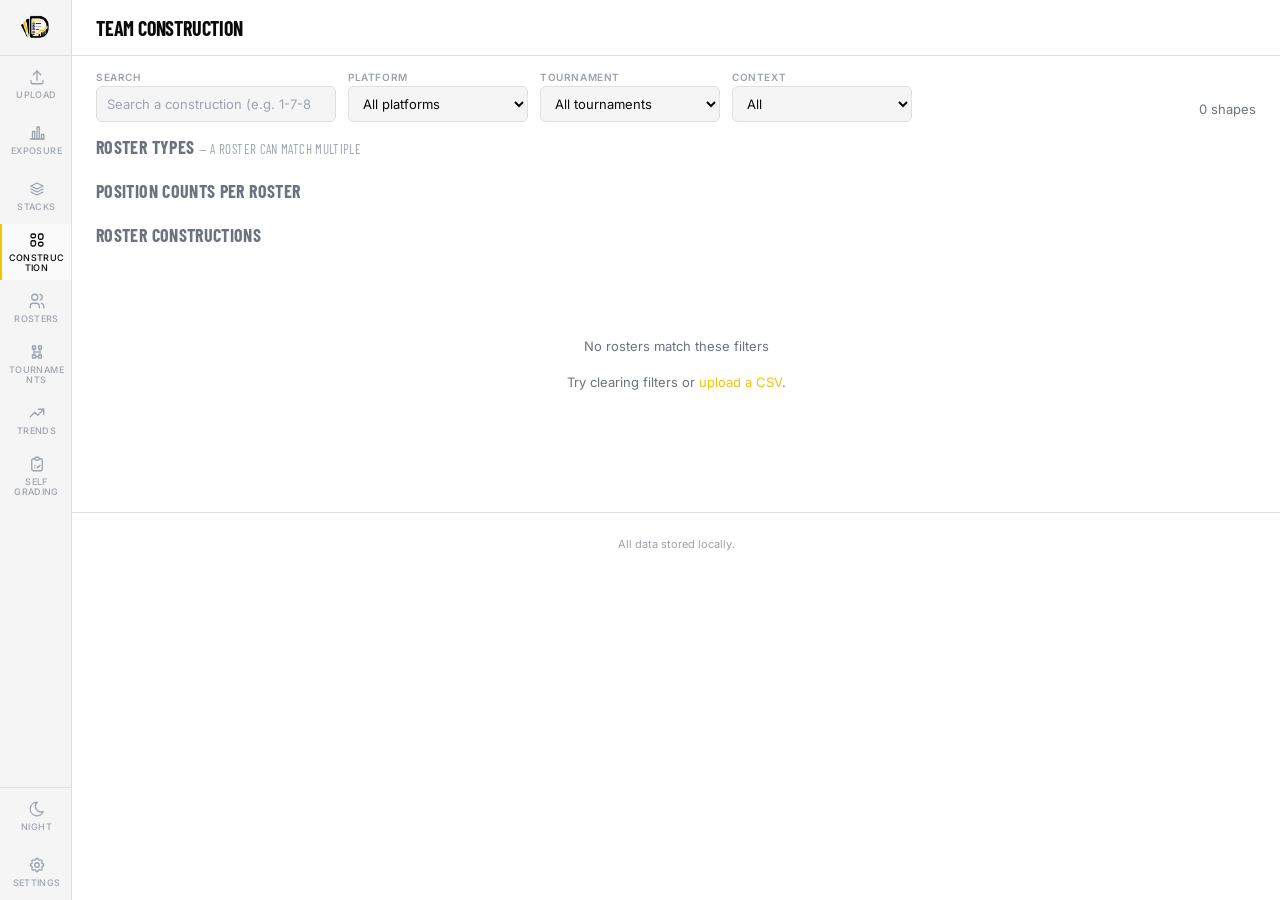
==== commit f706afca: "Shared design-system components — buttons, chips, badges, tables, statbar, fields, topbar - Add desi" ====
--- a/construction.html
+++ b/construction.html
@@ -13,7 +13,7 @@
 <body>
   <div id="nav-slot"></div>
   <main>
-    <h1>Team construction</h1>
+    <header class="topbar"><h1 class="topbar-title">Team construction</h1></header>
 
 
     <div class="filter-bar">
--- a/assets/styles.css
+++ b/assets/styles.css
@@ -41,11 +41,15 @@
   --shadow:         var(--shadow-sm);
   --shadow-popover: 0 8px 24px rgba(10, 10, 10, 0.12);
 
-  /* position colors — domain identity, kept the same across modes */
-  --pos-qb:         #8B3FBF;
-  --pos-rb:         #1D8A4F;
-  --pos-wr:         #0A78D6;
-  --pos-te:         #B6741A;
+  /* subtle fills used by the topbar, stat bar, table header row, hover row */
+  --surface-subtle: #FAFAFA;
+  --border-faint:   #F3F4F6;
+
+  /* position colors — QB red, RB green, WR blue, TE amber per design spec */
+  --pos-qb:         #DC2626;
+  --pos-rb:         #16A34A;
+  --pos-wr:         #2563EB;
+  --pos-te:         #D97706;
   --pos-dst:        #6B7280;
 
   /* backward-compat aliases */
@@ -89,11 +93,15 @@
   --shadow:         none;
   --shadow-popover: 0 8px 24px rgba(0, 0, 0, 0.55);
 
+  /* subtle fills for dark mode */
+  --surface-subtle: #0D0D0D;
+  --border-faint:   #1A1A1A;
+
   /* position colors — brighter variants for dark backgrounds */
-  --pos-qb:         #C66CFF;
-  --pos-rb:         #5AC46D;
-  --pos-wr:         #6CCFFF;
-  --pos-te:         #F5B452;
+  --pos-qb:         #EF4444;
+  --pos-rb:         #22C55E;
+  --pos-wr:         #60A5FA;
+  --pos-te:         #F59E0B;
   --pos-dst:        #9CA3AF;
 
   /* aliases inherit the new values via the same names above */
@@ -144,18 +152,21 @@
 a { color: var(--accent); text-decoration: none; }
 a:hover { text-decoration: underline; }
 
-/* ---------- left sidebar nav ---------- */
+/* =========================================================================
+   Sidebar shell — 72px persistent vertical rail
+   - Always visible on desktop, never a drawer/hamburger
+   - Logo zone → nav items → bottom-pinned utilities
+   - Single layout component (rendered by nav.js into #nav-slot); every page
+     inherits this shell unchanged.
+   - Under 768px the rail collapses into a fixed bottom tab bar with the
+     5 most-used items as icon-only tabs.
+   ========================================================================= */
 :root {
-  --sidebar-w: 220px;
-}
-:root[data-sidebar="collapsed"] {
-  --sidebar-w: 64px;
+  --sidebar-w: 72px;
 }
 body {
   padding-left: var(--sidebar-w);
-  transition: padding-left 160ms ease;
-}
-aside.sidebar { transition: width 160ms ease; }
+}
 
 aside.sidebar {
   position: fixed;
@@ -165,261 +176,163 @@
   height: 100vh;
   background: var(--bg-elev);
   border-right: 1px solid var(--border);
-  padding: 18px 12px 14px;
   display: flex;
   flex-direction: column;
   z-index: 50;
+  box-shadow: none;
+}
+
+/* Active-row very subtle background tint per spec */
+:root          { --sb-active-bg: #FAFAFA; }
+[data-theme="dark"] { --sb-active-bg: #1C1C1C; }
+
+/* ----- Logo zone -----
+   Uses the actual logo image rather than a typographic mark. The image is
+   constrained to a 56×40 box inside the 72px-wide × 56px-tall logo zone,
+   leaving an 8px breathing gutter on the sides and ~8px top/bottom.
+   object-fit: contain keeps the image's native aspect ratio so the
+   wordmark never gets squashed. */
+.sb-logo {
+  height: 56px;
+  border-bottom: 1px solid var(--border);
+  display: flex;
+  align-items: center;
+  justify-content: center;
+  flex-shrink: 0;
+  padding: 0 8px;
+}
+.sb-logo-link {
+  display: inline-flex;
+  align-items: center;
+  justify-content: center;
+  text-decoration: none;
+  width: 100%;
+  height: 100%;
+}
+.sb-logo-link:hover { text-decoration: none; }
+.sb-logo-mark {
+  display: block;
+  width: 100%;
+  height: 100%;
+  max-width: 56px;
+  max-height: 40px;
+  object-fit: contain;
+  background: transparent;
+}
+
+/* ----- Nav items (shared with footer utilities) ----- */
+.sb-nav {
+  flex: 1;
+  display: flex;
+  flex-direction: column;
   overflow-y: auto;
 }
-
-.sidebar-top {
-  display: flex;
-  align-items: center;
+.sb-item {
+  display: flex;
+  flex-direction: column;
+  align-items: center;
+  justify-content: center;
   gap: 4px;
-  padding: 4px 4px 12px 4px;
-  border-bottom: 1px solid var(--border);
-  margin-bottom: 10px;
-}
-.sidebar-brand {
-  flex: 1;
-  display: flex;
-  align-items: center;
-  gap: 10px;
-  padding: 4px 4px;
+  height: 56px;
+  width: 100%;
+  padding: 0;
+  background: transparent;
+  border: 0;
+  border-left: 2px solid transparent;
   text-decoration: none;
-  color: var(--text);
-  min-width: 0;
-}
-.sidebar-brand:hover { text-decoration: none; }
-.sidebar-collapse-btn {
-  width: 28px;
-  height: 28px;
-  border-radius: 6px;
+  color: var(--text-muted);
+  cursor: pointer;
+  position: relative;
+  font: inherit;
+  transition: color 120ms, background 120ms, border-color 120ms;
+}
+.sb-item:hover {
+  color: var(--text);
+  text-decoration: none;
   background: transparent;
-  border: 1px solid transparent;
-  color: var(--text-muted);
-  display: inline-flex;
-  align-items: center;
-  justify-content: center;
-  cursor: pointer;
-  padding: 0;
-  flex-shrink: 0;
-  transition: background 120ms, color 120ms, border-color 120ms;
-}
-.sidebar-collapse-btn:hover { background: var(--bg-elev-2); color: var(--text); border-color: var(--border); }
-.brand-mark {
-  width: 32px;
-  height: 32px;
-  border-radius: 8px;
-  background: var(--accent);
-  color: var(--accent-on);
-  display: flex;
-  align-items: center;
-  justify-content: center;
-  font-weight: 700;
-  font-size: 13px;
-  letter-spacing: 0.04em;
-  flex-shrink: 0;
-}
-/* When the brand mark is an actual image (our Draftolio logo), drop the
-   gradient tile and let the logo span the sidebar's full available width
-   so it reads as the primary brand element rather than a tiny corner mark.
-   The image keeps its native aspect via object-fit. */
-.brand-mark.brand-mark-img {
-  background: transparent;
-  box-shadow: none;
-  object-fit: contain;
-  border-radius: 6px;
-  width: 100%;
-  height: auto;
-  max-height: 56px;
-}
-.brand-name {
-  font-weight: 700;
-  font-size: 14px;
-  letter-spacing: 0.01em;
-  line-height: 1.2;
-}
-.brand-name .accent { color: var(--accent); }
-
-.sidebar-nav {
-  display: flex;
-  flex-direction: column;
-  gap: 2px;
-  flex: 1;
-}
-.sidebar-nav a {
-  display: flex;
-  align-items: center;
-  gap: 10px;
-  padding: 8px 10px;
-  border-radius: 6px;
-  color: var(--text-dim);
-  font-weight: 500;
-  font-size: 13.5px;
-  text-decoration: none;
-  position: relative;
-}
-.sidebar-nav a:hover { background: var(--bg-elev-2); color: var(--text); text-decoration: none; }
-.sidebar-nav a.active {
-  background: color-mix(in srgb, var(--accent) 12%, var(--bg-elev-2));
-  color: var(--text);
-}
-.sidebar-nav a.active::before {
-  content: '';
-  position: absolute;
-  left: -12px;
-  top: 6px;
-  bottom: 6px;
-  width: 3px;
-  background: var(--accent);
-  border-radius: 0 3px 3px 0;
-}
-.sidebar-nav .nav-icon {
+}
+.sb-item.is-active {
+  color: var(--text);
+  border-left-color: var(--accent);
+  background: var(--sb-active-bg);
+}
+.sb-item .sb-icon {
   width: 18px;
   height: 18px;
   display: inline-flex;
   align-items: center;
   justify-content: center;
   flex-shrink: 0;
-  color: currentColor;
-}
-.sidebar-nav .nav-icon svg { width: 100%; height: 100%; display: block; }
-.sidebar-nav .nav-label { min-width: 0; }
-
-.sidebar-footer {
+}
+.sb-item .sb-icon svg { width: 18px; height: 18px; display: block; }
+.sb-item .sb-label {
+  font-family: var(--font-body);
+  font-weight: 500;
+  font-size: 9px;
+  line-height: 1.15;
+  letter-spacing: 0.04em;
+  text-transform: uppercase;
+  /* Long single-word labels (CONSTRUCTION, TOURNAMENTS) would overflow
+     the 72px column at 9px. Allow them to wrap to two lines, centered,
+     within the row. Two lines of 9px text @ 1.15 = ~21px, plus the
+     18px icon + 4px gap = ~43px, still inside the 56px row. */
+  text-align: center;
+  padding: 0 4px;
+  width: 100%;
+  white-space: normal;
+  word-break: break-word;
+  overflow-wrap: anywhere;
+  hyphens: none;
+}
+
+/* ----- Bottom zone ----- */
+.sb-footer {
   border-top: 1px solid var(--border);
-  padding-top: 10px;
-  margin-top: 10px;
   display: flex;
   flex-direction: column;
-  gap: 8px;
-}
-.sidebar-meta {
-  display: flex;
-  align-items: center;
-  gap: 8px;
-  color: var(--text-muted);
-  font-size: 12px;
-  padding: 0 4px;
-}
-.sidebar-meta-row { justify-content: space-between; }
-.adp-stamp {
-  padding: 3px 8px;
-  border-radius: 999px;
-  font-size: 11px;
-  font-weight: 600;
-  letter-spacing: 0.02em;
-  border: 1px solid var(--border);
-}
-.adp-stamp.fresh { color: var(--accent-2); border-color: color-mix(in srgb, var(--accent-2) 40%, transparent); background: color-mix(in srgb, var(--accent-2) 10%, transparent); }
-.adp-stamp.stale { color: var(--warn);    border-color: color-mix(in srgb, var(--warn) 40%, transparent);    background: color-mix(in srgb, var(--warn) 10%, transparent); }
-.rosters-count { font-variant-numeric: tabular-nums; }
-
-/* ---------- collapsed sidebar state ---------- */
-:root[data-sidebar="collapsed"] aside.sidebar {
-  padding-left: 8px;
-  padding-right: 8px;
-}
-:root[data-sidebar="collapsed"] .brand-name { display: none; }
-:root[data-sidebar="collapsed"] .sidebar-top {
-  flex-direction: column;
-  gap: 8px;
-  padding: 4px 0 12px;
-}
-:root[data-sidebar="collapsed"] .sidebar-brand {
-  flex: 0 0 auto;
-  justify-content: center;
-  padding: 0;
-}
-/* In the collapsed sidebar there's barely any horizontal room — clamp the
-   image to a small square so the wide horizontal logo doesn't shrink into
-   illegibility. */
-:root[data-sidebar="collapsed"] .brand-mark.brand-mark-img {
-  width: 36px;
-  height: 36px;
-}
-:root[data-sidebar="collapsed"] .nav-label { display: none; }
-:root[data-sidebar="collapsed"] .sidebar-nav a {
-  justify-content: center;
-  padding: 10px 0;
-}
-:root[data-sidebar="collapsed"] .sidebar-nav a.active::before {
-  left: -8px;
-}
-:root[data-sidebar="collapsed"] .sidebar-footer {
-  align-items: center;
-}
-:root[data-sidebar="collapsed"] .sidebar-meta { display: none; }
-:root[data-sidebar="collapsed"] .sidebar-meta-row {
-  display: flex;
-  justify-content: center;
-  padding: 0;
-}
-:root[data-sidebar="collapsed"] .sidebar-meta-row .rosters-count { display: none; }
-
-/* On narrow viewports collapse sidebar to a horizontal bar at the top */
-@media (max-width: 720px) {
-  body { padding-left: 0; padding-top: 56px; }
+  flex-shrink: 0;
+}
+.sb-footer .sb-item { border-left: 2px solid transparent; }
+
+/* =========================================================================
+   Mobile — under 768px the rail becomes a bottom tab bar.
+   Logo + bottom utilities hide; only nav items flagged data-mobile="1"
+   render. Active tab uses a 2px yellow TOP border and yellow icon color.
+   ========================================================================= */
+@media (max-width: 768px) {
+  body { padding-left: 0; padding-bottom: 56px; }
   aside.sidebar {
+    top: auto;
+    bottom: 0;
+    left: 0;
     width: 100%;
-    height: auto;
+    height: 56px;
     flex-direction: row;
-    align-items: center;
-    padding: 8px 12px;
     border-right: 0;
-    border-bottom: 1px solid var(--border);
-    overflow-x: auto;
-    overflow-y: hidden;
-    gap: 8px;
+    border-top: 1px solid var(--border);
   }
-  .sidebar-brand { border-bottom: 0; margin-bottom: 0; padding: 0 6px 0 0; flex-shrink: 0; }
-  .brand-mark { width: 28px; height: 28px; font-size: 12px; }
-  .brand-name { display: none; }
-  .sidebar-nav { flex-direction: row; gap: 2px; }
-  .sidebar-nav a { padding: 6px 8px; }
-  .sidebar-nav a.active::before { display: none; }
-  .sidebar-nav .nav-label { display: none; }
-  .sidebar-footer { border-top: 0; padding-top: 0; margin-top: 0; margin-left: auto; flex-direction: row; }
-}
-
-.theme-toggle {
-  display: flex;
-  align-items: center;
-  gap: 8px;
-  width: 100%;
-  padding: 7px 10px;
-  margin-top: 6px;
-  border-radius: 6px;
-  border: 1px solid var(--border);
-  background: var(--surface);
-  color: var(--text-secondary);
-  font: inherit;
-  font-size: 12.5px;
-  font-weight: 500;
-  cursor: pointer;
-  transition: background 120ms, color 120ms, border-color 120ms;
-}
-.theme-toggle:hover {
-  color: var(--text);
-  background: var(--surface-hover);
-  border-color: var(--border-strong);
-}
-.theme-toggle-icon {
-  display: inline-flex;
-  align-items: center;
-  justify-content: center;
-  width: 16px;
-  height: 16px;
-  flex-shrink: 0;
-  color: var(--text-secondary);
-}
-.theme-toggle:hover .theme-toggle-icon { color: var(--accent); }
-:root[data-sidebar="collapsed"] .theme-toggle-text { display: none; }
-:root[data-sidebar="collapsed"] .theme-toggle {
-  justify-content: center;
-  padding: 8px;
-  gap: 0;
+  .sb-logo,
+  .sb-footer { display: none; }
+  .sb-nav {
+    flex: 1;
+    flex-direction: row;
+    overflow: visible;
+  }
+  .sb-nav .sb-item {
+    flex: 1;
+    height: 56px;
+    border-left: 0;
+    border-top: 2px solid transparent;
+    background: transparent !important;
+  }
+  .sb-nav .sb-item[data-mobile="0"] { display: none; }
+  .sb-nav .sb-item.is-active {
+    color: var(--accent);
+    border-top-color: var(--accent);
+    border-left-color: transparent;
+  }
+  .sb-nav .sb-item.is-active .sb-icon { color: var(--accent); }
+  .sb-nav .sb-item .sb-label { display: none; }
 }
 
 main {
@@ -1981,3 +1894,463 @@
   font-weight: 400;
 }
 .combo-panel-head strong { font-weight: 600; }
+
+/* =========================================================================
+   STEP 4 — SHARED DESIGN-SYSTEM COMPONENTS
+   ---------------------------------------------------------------------------
+   Every button, chip, badge, table, input, empty state, loading state,
+   topbar, and stat bar on the site renders through one of the classes
+   below. Page-level CSS should never define a one-off variant. Reuse —
+   or extend the shared component, not bypass it.
+
+   Section order:
+     1. Buttons (.btn-primary / .btn-secondary / .btn-ghost)
+     2. Filter chips (.chip)
+     3. Position badges (.badge.pos-*)
+     4. Data tables (table.data)
+     5. Stat summary bar (.stat-bar)
+     6. Input fields (.field)
+     7. Empty states (.empty-state)
+     8. Loading states (.skeleton-row, .page-progress)
+     9. Topbar (.topbar)
+   ========================================================================= */
+
+/* ----- 1. Buttons -------------------------------------------------------
+   Three variants only — primary / secondary / ghost. All 32px tall, 12px
+   horizontal padding, Inter 700 11px uppercase 0.05em tracking, 2px radius,
+   no shadow. Legacy `.button` defaults to secondary so old markup adopts
+   the new look automatically. Add `.button.primary` to opt into yellow. */
+.btn,
+button.btn,
+a.btn,
+.button,
+button.button,
+a.button {
+  display: inline-flex;
+  align-items: center;
+  justify-content: center;
+  gap: 6px;
+  height: 32px;
+  padding: 0 12px;
+  margin: 0;
+  font-family: var(--font-body);
+  font-weight: 700;
+  font-size: 11px;
+  line-height: 1;
+  letter-spacing: 0.05em;
+  text-transform: uppercase;
+  text-decoration: none;
+  border-radius: 2px;
+  border: 1px solid transparent;
+  background: transparent;
+  color: var(--text);
+  cursor: pointer;
+  box-shadow: none;
+  transition: background 120ms, color 120ms, border-color 120ms;
+}
+.btn-primary,
+.button.primary,
+button.button.primary {
+  background: var(--accent);
+  color: var(--accent-on);
+  border-color: var(--accent);
+}
+.btn-primary:hover,
+.button.primary:hover {
+  background: color-mix(in srgb, var(--accent) 88%, var(--text));
+  border-color: color-mix(in srgb, var(--accent) 88%, var(--text));
+}
+.btn-secondary,
+.button:not(.primary):not(.danger),
+button.button:not(.primary):not(.danger),
+a.button:not(.primary):not(.danger) {
+  background: transparent;
+  color: var(--text);
+  border: 1px solid var(--border-strong);
+}
+.btn-secondary:hover,
+.button:not(.primary):not(.danger):hover {
+  background: var(--surface-hover);
+  border-color: var(--border-strong);
+  color: var(--text);
+}
+.btn-ghost {
+  background: transparent;
+  color: var(--text-muted);
+  border: 0;
+}
+.btn-ghost:hover {
+  color: var(--text);
+  background: transparent;
+}
+/* Danger keeps the same shape but with the negative color */
+button.danger,
+.btn.btn-danger {
+  background: transparent;
+  color: var(--negative);
+  border: 1px solid color-mix(in srgb, var(--negative) 45%, var(--border));
+}
+button.danger:hover,
+.btn.btn-danger:hover {
+  background: color-mix(in srgb, var(--negative) 12%, transparent);
+  border-color: var(--negative);
+}
+/* Buttons disabled */
+.btn:disabled,
+.button:disabled,
+button:disabled {
+  opacity: 0.5;
+  cursor: not-allowed;
+}
+
+/* ----- 2. Filter chips --------------------------------------------------
+   Used for position filters, platform filters, tournament filters. Same
+   typographic treatment as buttons; the variants differ only in color
+   when active. */
+.chip,
+.pos-btn {
+  display: inline-flex;
+  align-items: center;
+  justify-content: center;
+  height: 32px;
+  padding: 0 12px;
+  background: transparent;
+  border: 1px solid var(--border);
+  color: var(--text-muted);
+  font-family: var(--font-body);
+  font-weight: 700;
+  font-size: 11px;
+  line-height: 1;
+  letter-spacing: 0.05em;
+  text-transform: uppercase;
+  border-radius: 2px;
+  cursor: pointer;
+  transition: background 120ms, color 120ms, border-color 120ms;
+}
+.chip:hover,
+.pos-btn:hover {
+  color: var(--text);
+  border-color: var(--border-strong);
+  background: transparent;
+}
+.chip.is-active,
+.chip.active,
+.pos-btn.active {
+  background: var(--accent);
+  color: var(--accent-on);
+  border-color: var(--accent);
+}
+/* Override the position-tinted chip backgrounds — chips are uniform yellow
+   when active. The body chip pos colors are no longer applied. */
+.pos-btn-qb,  .pos-btn-rb,  .pos-btn-wr,  .pos-btn-te,  .pos-btn-all { background: transparent; color: var(--text-muted); }
+.pos-btn-qb.active,
+.pos-btn-rb.active,
+.pos-btn-wr.active,
+.pos-btn-te.active,
+.pos-btn-all.active { background: var(--accent); color: var(--accent-on); border-color: var(--accent); }
+
+/* ----- 3. Position badges ----------------------------------------------
+   QB red, RB green, WR blue, TE amber. 9px Inter 700 uppercase, tight
+   padding, 2px radius — same look on every page that shows position. */
+.badge {
+  display: inline-flex;
+  align-items: center;
+  padding: 1px 2px;
+  border-radius: 2px;
+  border: 0;
+  background: var(--surface-hover);
+  color: var(--text-secondary);
+  font-family: var(--font-body);
+  font-weight: 700;
+  font-size: 9px;
+  line-height: 1.2;
+  letter-spacing: 0.04em;
+  text-transform: uppercase;
+}
+.badge.pos-QB { background: color-mix(in srgb, var(--pos-qb) 16%, var(--bg)); color: var(--pos-qb); border: 0; }
+.badge.pos-RB { background: color-mix(in srgb, var(--pos-rb) 16%, var(--bg)); color: var(--pos-rb); border: 0; }
+.badge.pos-WR { background: color-mix(in srgb, var(--pos-wr) 16%, var(--bg)); color: var(--pos-wr); border: 0; }
+.badge.pos-TE { background: color-mix(in srgb, var(--pos-te) 16%, var(--bg)); color: var(--pos-te); border: 0; }
+
+/* ----- 4. Data tables ---------------------------------------------------
+   One standard table. No rounded corners, no zebra. Header row uses
+   --surface-subtle (sticky on scroll). Numeric cells right-aligned with
+   tabular monospace. First column is the player/team identity column
+   with 20px left padding. */
+table.data {
+  border-radius: 0 !important;
+  border-left: 0;
+  border-right: 0;
+  background: var(--bg);
+}
+table.data thead tr:first-child th:first-child,
+table.data thead tr:first-child th:last-child,
+table.data tbody tr:last-child td:first-child,
+table.data tbody tr:last-child td:last-child { border-radius: 0 !important; }
+table.data thead th {
+  height: 32px;
+  background: var(--surface-subtle);
+  border-bottom: 1px solid var(--border);
+  color: var(--text-muted);
+  font-family: var(--font-body);
+  font-weight: 600;
+  font-size: 10px;
+  letter-spacing: 0.06em;
+  text-transform: uppercase;
+  user-select: none;
+}
+table.data thead th .sort-ind { color: var(--accent); font-family: var(--font-body); margin-left: 4px; }
+table.data tbody td {
+  height: 36px;
+  padding: 0 12px;
+  border-bottom: 1px solid var(--border-faint);
+  font-family: var(--font-body);
+  font-weight: 500;
+  font-size: 12px;
+  color: var(--text);
+  vertical-align: middle;
+}
+table.data tbody td.num,
+table.data thead th.num {
+  text-align: right;
+  font-family: var(--font-mono);
+  font-variant-numeric: tabular-nums;
+  font-weight: 500;
+}
+table.data tbody tr:hover td { background: var(--surface-subtle); }
+table.data tbody td:first-child {
+  padding-left: 20px;
+  font-family: var(--font-body);
+  font-weight: 500;
+  font-size: 12px;
+  color: var(--text);
+}
+table.data thead th:first-child { padding-left: 20px; }
+/* Sticky first column on wide tables (>1000px scroll width). Pages can
+   opt out via .data.no-sticky-col if needed. */
+.data-scroll {
+  overflow-x: auto;
+}
+table.data.has-sticky-first td:first-child,
+table.data.has-sticky-first th:first-child {
+  position: sticky;
+  left: 0;
+  z-index: 2;
+  background: var(--bg);
+}
+table.data.has-sticky-first thead th:first-child { background: var(--surface-subtle); }
+table.data.has-sticky-first tbody tr:hover td:first-child { background: var(--surface-subtle); }
+
+/* ----- 5. Stat summary bar ----------------------------------------------
+   Horizontal row of 4-6 metrics with 1px vertical dividers. Drops at the
+   top of any data page below the topbar. */
+.stat-bar {
+  display: flex;
+  align-items: stretch;
+  background: var(--surface-subtle);
+  border-top: 1px solid var(--border);
+  border-bottom: 1px solid var(--border);
+  margin: 0 -24px 16px;
+  padding: 14px 24px;
+  gap: 0;
+}
+.stat-bar-item {
+  flex: 1;
+  display: flex;
+  flex-direction: column;
+  justify-content: center;
+  gap: 4px;
+  min-width: 0;
+  padding: 0 20px;
+  border-left: 1px solid var(--border);
+}
+.stat-bar-item:first-child {
+  border-left: 0;
+  padding-left: 0;
+}
+.stat-bar-label {
+  font-family: var(--font-body);
+  font-weight: 600;
+  font-size: 9px;
+  line-height: 1;
+  letter-spacing: 0.06em;
+  text-transform: uppercase;
+  color: var(--text-muted);
+  white-space: nowrap;
+  overflow: hidden;
+  text-overflow: ellipsis;
+}
+.stat-bar-value {
+  font-family: var(--font-display);
+  font-weight: 700;
+  font-size: 18px;
+  line-height: 1;
+  letter-spacing: -0.01em;
+  color: var(--text);
+  white-space: nowrap;
+  overflow: hidden;
+  text-overflow: ellipsis;
+}
+.stat-bar-value.is-key { color: var(--accent); }
+@media (max-width: 768px) {
+  .stat-bar { flex-wrap: wrap; gap: 12px; padding: 12px 16px; margin: 0 -16px 12px; }
+  .stat-bar-item { flex: 1 1 calc(50% - 6px); padding: 0; border-left: 0; }
+}
+
+/* ----- 6. Input fields --------------------------------------------------
+   Shared field shell — label above, input below. Inputs are 36px tall,
+   2px radius, yellow border on focus (no glow ring). */
+.field {
+  display: flex;
+  flex-direction: column;
+  gap: 6px;
+  min-width: 0;
+}
+.field-label,
+.filter-label {
+  font-family: var(--font-body);
+  font-weight: 600;
+  font-size: 10px;
+  line-height: 1;
+  letter-spacing: 0.06em;
+  text-transform: uppercase;
+  color: var(--text-muted);
+}
+.field-input,
+input[type=search],
+input[type=text],
+input[type=number],
+input[type=email],
+input[type=password],
+select,
+textarea {
+  height: 36px;
+  padding: 0 10px;
+  background: var(--bg);
+  border: 1px solid var(--border);
+  border-radius: 2px;
+  font-family: var(--font-body);
+  font-weight: 400;
+  font-size: 13px;
+  color: var(--text);
+  line-height: 1;
+  transition: border-color 120ms;
+}
+textarea { height: auto; padding: 8px 10px; line-height: 1.4; }
+.field-input:focus,
+input[type=search]:focus,
+input[type=text]:focus,
+input[type=number]:focus,
+input[type=email]:focus,
+input[type=password]:focus,
+select:focus,
+textarea:focus {
+  outline: none;
+  box-shadow: none;
+  border-color: var(--accent);
+}
+.field-input::placeholder,
+input::placeholder { color: var(--text-muted); }
+
+/* ----- 7. Empty states --------------------------------------------------
+   Short muted sentence + optional secondary CTA. No illustrations, no
+   emoji, no mascots. */
+.empty-state {
+  display: flex;
+  flex-direction: column;
+  align-items: center;
+  justify-content: center;
+  text-align: center;
+  padding: 80px 24px;
+  color: var(--text-secondary);
+}
+.empty-state h2 {
+  font-family: var(--font-body);
+  font-weight: 400;
+  font-size: 13px;
+  line-height: 1.4;
+  letter-spacing: 0;
+  text-transform: none;
+  color: var(--text-secondary);
+  margin: 0 0 16px;
+}
+.empty-state p {
+  font-family: var(--font-body);
+  font-weight: 400;
+  font-size: 13px;
+  color: var(--text-secondary);
+  margin: 0 0 16px;
+  max-width: 380px;
+}
+.empty-state .btn,
+.empty-state .button { margin-top: 0; }
+
+/* ----- 8. Loading states ------------------------------------------------
+   Skeleton rows mimic real row height. Page progress bar is a thin yellow
+   strip at the very top of the viewport. */
+.skeleton-row {
+  height: 36px;
+  background: var(--border-faint);
+  border-bottom: 1px solid var(--border-faint);
+  animation: skeleton-pulse 1.4s ease-in-out infinite;
+}
+.skeleton-row + .skeleton-row { animation-delay: 120ms; }
+@keyframes skeleton-pulse {
+  0%, 100% { opacity: 0.6; }
+  50%      { opacity: 1; }
+}
+.page-progress {
+  position: fixed;
+  top: 0;
+  left: var(--sidebar-w, 72px);
+  right: 0;
+  height: 2px;
+  background: var(--accent);
+  z-index: 100;
+  transform: translateX(-100%);
+  transition: transform 800ms cubic-bezier(0.4, 0, 0.2, 1), opacity 200ms;
+  pointer-events: none;
+}
+.page-progress.is-loading { transform: translateX(0); }
+.page-progress.is-done    { opacity: 0; }
+@media (max-width: 768px) {
+  .page-progress { left: 0; }
+}
+
+/* ----- 9. Topbar --------------------------------------------------------
+   Persistent header above the page content. Title on the left, max two
+   action buttons on the right. Sticky to the top of the scroll container. */
+.topbar {
+  position: sticky;
+  top: 0;
+  z-index: 30;
+  display: flex;
+  align-items: center;
+  justify-content: space-between;
+  gap: 16px;
+  height: 56px;
+  padding: 0 24px;
+  background: var(--bg);
+  border-bottom: 1px solid var(--border);
+  margin: -24px -24px 16px;
+}
+.topbar-title,
+.topbar h1 {
+  font-family: var(--font-display);
+  font-weight: 700;
+  font-size: 20px;
+  line-height: 1;
+  letter-spacing: -0.01em;
+  text-transform: uppercase;
+  color: var(--text);
+  margin: 0;
+}
+.topbar-actions {
+  display: flex;
+  align-items: center;
+  gap: 8px;
+}
+@media (max-width: 768px) {
+  .topbar { padding: 0 16px; margin: -16px -16px 12px; }
+  .topbar-title, .topbar h1 { font-size: 18px; }
+}
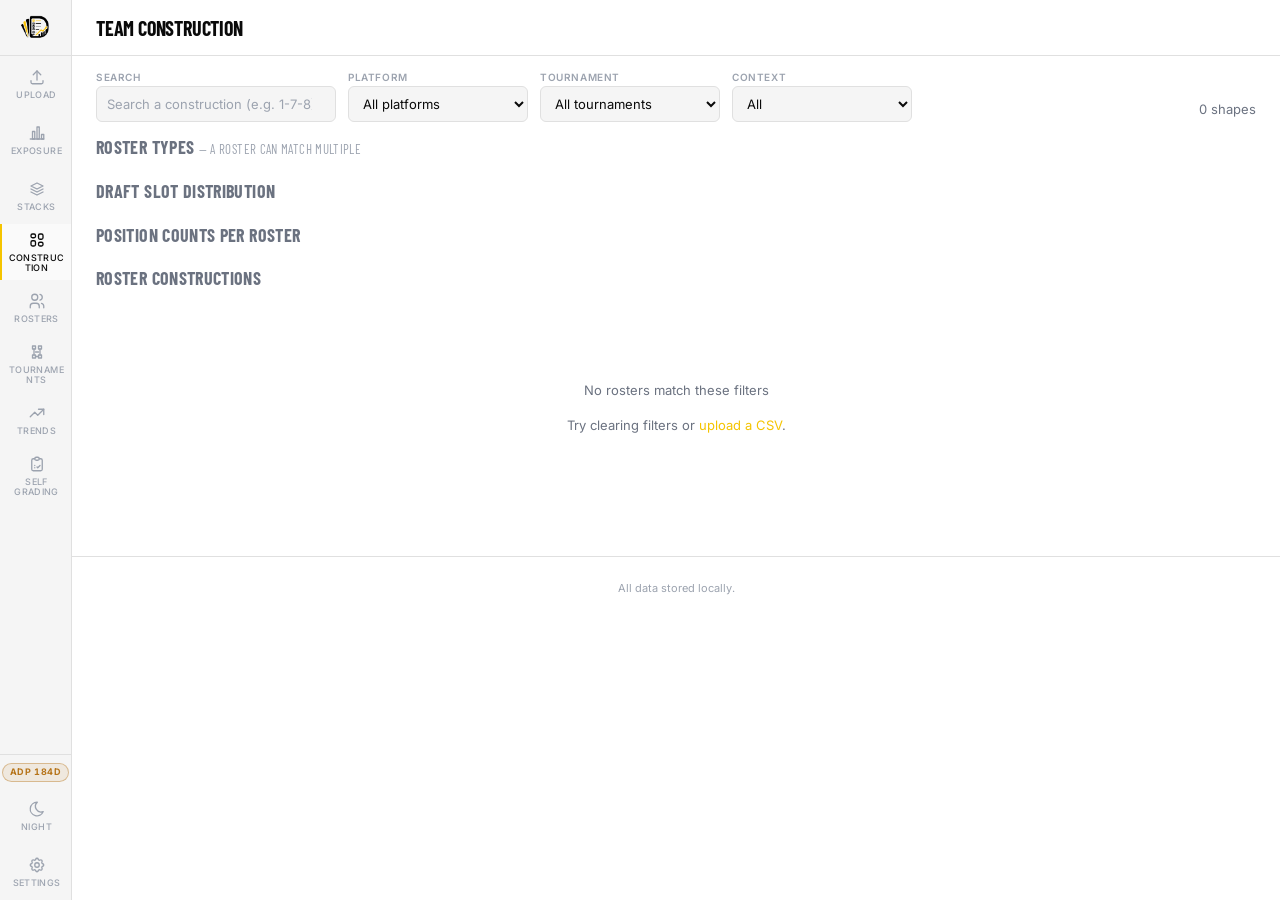
==== commit df4f7cbe: "Add team logo to player hero; NFL shield fallback; Draft Slot chart; Week 17 game stacks tab - BB.te" ====
--- a/construction.html
+++ b/construction.html
@@ -49,6 +49,9 @@
     <h2 style="margin-top:8px;">Roster types <span style="color:var(--text-muted);font-size:13px;font-weight:400;">— a roster can match multiple</span></h2>
     <div id="roster-types"></div>
 
+    <h2>Draft slot distribution</h2>
+    <div id="draft-slots"></div>
+
     <h2>Position counts per roster</h2>
     <div id="histograms"></div>
 
--- a/assets/styles.css
+++ b/assets/styles.css
@@ -293,6 +293,36 @@
   flex-shrink: 0;
 }
 .sb-footer .sb-item { border-left: 2px solid transparent; }
+
+/* ADP-freshness pill above Night toggle. Green if fresh (< 36h), amber if stale. */
+.sb-adp-stamp {
+  display: flex;
+  align-items: center;
+  justify-content: center;
+  padding: 8px 4px 6px;
+}
+.sb-adp-stamp .adp-stamp {
+  padding: 3px 7px;
+  border-radius: 999px;
+  font-family: var(--font-body);
+  font-size: 9px;
+  font-weight: 700;
+  letter-spacing: 0.06em;
+  text-transform: uppercase;
+  border: 1px solid var(--border);
+  white-space: nowrap;
+  line-height: 1.2;
+}
+.sb-adp-stamp .adp-stamp.fresh {
+  color: var(--accent-2);
+  border-color: color-mix(in srgb, var(--accent-2) 40%, transparent);
+  background: color-mix(in srgb, var(--accent-2) 10%, transparent);
+}
+.sb-adp-stamp .adp-stamp.stale {
+  color: var(--warn);
+  border-color: color-mix(in srgb, var(--warn) 40%, transparent);
+  background: color-mix(in srgb, var(--warn) 10%, transparent);
+}
 
 /* =========================================================================
    Mobile — under 768px the rail becomes a bottom tab bar.
@@ -711,6 +741,12 @@
 table.data tbody tr:hover td:first-child {
   box-shadow: inset 3px 0 0 color-mix(in srgb, var(--accent) 45%, transparent);
 }
+/* Expandable rows already signal their own state (chevron + is-expanded
+   accent border). The hover accent rail makes them feel doubly emphasized,
+   so suppress it here and let the team-color rail keep showing if set. */
+table.data tbody tr.row-expandable:hover td:first-child {
+  box-shadow: inset 3px 0 0 var(--team-color, transparent);
+}
 
 /* Bigger accent focus ring on interactive controls. */
 button:focus-visible,
@@ -814,6 +850,11 @@
 .player-cell[data-pos="TE"] .player-name a { color: var(--pos-te); }
 .player-cell[data-pos] .player-name a:hover { filter: brightness(1.15); }
 
+/* In dark mode, position colors don't have enough contrast against the
+   dark surface — drop back to the standard text color and let the team
+   logo + position badge carry the positional cue. */
+[data-theme="dark"] .player-cell[data-pos] .player-name a { color: var(--text); }
+
 /* Team-color left rail. Anything with --team-color set on it gets a
    thin colored stripe on its left edge: team rows on the Stacks page,
    each row of a stack on the Player Stacks view, and each pick on the
@@ -845,6 +886,12 @@
 .team-logo-empty {
   width: 18px;
   height: 18px;
+}
+/* Fallback NFL shield shown when a player has no team assigned. Slightly
+   desaturated so it doesn't draw the eye like real team logos do. */
+.team-logo-nfl {
+  opacity: 0.55;
+  filter: grayscale(0.2);
 }
 .team-logo-hero {
   width: 36px;
@@ -1056,16 +1103,23 @@
 }
 .checkbox-pill input[type=checkbox]:checked + span { color: var(--text); }
 
+/* Inline group of checkbox pills, e.g. the Trends "Compare" platform toggles. */
+.platform-toggle-group {
+  display: inline-flex;
+  align-items: center;
+  gap: 6px;
+}
+
 .stack-cell {
   display: flex;
   flex-direction: column;
-  gap: 3px;
+  gap: 8px;
 }
 .stack-row {
   display: inline-flex;
   align-items: center;
   gap: 6px;
-  font-size: 12.5px;
+  font-size: 13px;
   min-width: 0;
 }
 .stack-row .team-logo { flex-shrink: 0; }
@@ -1138,12 +1192,14 @@
 
 table.player-stacks-table tbody tr td {
   vertical-align: middle;
+  padding-top: 12px;
+  padding-bottom: 12px;
 }
 
 .construction-key {
   display: flex;
   flex-direction: column;
-  gap: 2px;
+  gap: 6px;
   min-width: 0;
 }
 .construction-code {
@@ -1157,6 +1213,11 @@
   color: var(--text-muted);
   font-size: 11px;
   letter-spacing: 0.04em;
+}
+table.construction-table tbody tr td {
+  vertical-align: middle;
+  padding-top: 14px;
+  padding-bottom: 14px;
 }
 
 /* Roster Type archetypes — compact horizontal bar list. */
@@ -1357,6 +1418,12 @@
   gap: 12px;
   margin-bottom: 20px;
 }
+/* Standalone slot histogram (12 bars instead of ~5) — full row, more
+   breathing room between columns so each slot label is legible. */
+.slot-card {
+  margin-bottom: 20px;
+}
+.slot-card .histogram-bars { gap: 6px; }
 .histogram-card {
   padding: 14px 16px;
   display: flex;
@@ -1461,7 +1528,8 @@
   min-width: 0;
 }
 
-.row-expand-detail > td {
+.row-expand-detail > td,
+table.data tbody tr.row-expand-detail:hover > td {
   background: color-mix(in srgb, var(--accent) 5%, var(--bg-elev));
   padding: 0;
 }
@@ -1742,9 +1810,9 @@
   font-size: 12px;
   line-height: 1.4;
 }
-/* Numeric cells override back to the mono font (selector order keeps the
-   mono rule above winning, but make it explicit). */
-table.data tbody td.num { font-family: var(--font-mono); font-weight: 500; }
+/* Numeric cells use the body font; tabular-nums (set globally on .num)
+   keeps digits aligned without switching typeface. */
+table.data tbody td.num { font-family: var(--font-body); font-weight: 500; }
 
 /* Player name links inside table cells get the same body treatment. */
 .player-cell .player-name,
@@ -2113,7 +2181,7 @@
 table.data tbody td.num,
 table.data thead th.num {
   text-align: right;
-  font-family: var(--font-mono);
+  font-family: var(--font-body);
   font-variant-numeric: tabular-nums;
   font-weight: 500;
 }
@@ -2317,6 +2385,156 @@
   .page-progress { left: 0; }
 }
 
+/* ----- Player profile hero -----------------------------------------------
+   Single bordered card with three stacked sections:
+     1. title row (name + badges left, action buttons right)
+     2. subtitle bar ("Drafted across N of your M rosters")
+     3. stats row (column-separated cells, no individual card boxes) */
+.player-hero {
+  background: var(--bg);
+  border: 1px solid var(--border);
+  border-radius: 12px;
+  overflow: hidden;
+  /* Extend to the edges of the main content area so the card stretches
+     to meet the sidebar; the surrounding main has 24px of padding we
+     undo with negative margins. */
+  margin: -24px -24px 24px;
+  border-left: 0;
+  border-right: 0;
+  border-radius: 0;
+}
+.player-hero-head {
+  display: flex;
+  align-items: center;
+  gap: 12px;
+  padding: 18px 24px;
+  flex-wrap: wrap;
+}
+.player-hero-logo {
+  flex-shrink: 0;
+  display: inline-flex;
+  align-items: center;
+  justify-content: center;
+}
+.player-hero-name {
+  font-family: var(--font-display);
+  font-weight: 800;
+  font-size: 26px;
+  line-height: 1;
+  letter-spacing: -0.01em;
+  text-transform: uppercase;
+  color: var(--text);
+  margin: 0;
+}
+.player-hero-badges {
+  display: inline-flex;
+  align-items: center;
+  gap: 6px;
+}
+.player-hero-badge {
+  font-size: 11px;
+  font-weight: 700;
+  letter-spacing: 0.06em;
+  padding: 4px 10px;
+}
+.player-hero-badge-muted {
+  background: var(--bg-elev-2);
+  color: var(--text-dim);
+  border-color: var(--border);
+}
+.player-hero-actions {
+  margin-left: auto;
+  display: flex;
+  align-items: center;
+  gap: 8px;
+}
+.player-hero-action {
+  display: inline-flex;
+  align-items: center;
+  padding: 8px 14px;
+  border: 1px solid var(--border);
+  border-radius: 8px;
+  background: var(--bg);
+  color: var(--text-dim);
+  font-size: 11px;
+  font-weight: 700;
+  letter-spacing: 0.06em;
+  text-transform: uppercase;
+  text-decoration: none;
+  cursor: pointer;
+}
+.player-hero-action:hover {
+  color: var(--text);
+  border-color: var(--border-strong);
+  background: var(--bg-elev);
+}
+.player-hero-subtitle {
+  padding: 12px 24px;
+  border-top: 1px solid var(--border);
+  background: var(--surface);
+  color: var(--text-muted);
+  font-size: 14px;
+}
+.player-hero-subtitle strong {
+  color: var(--text);
+  font-weight: 600;
+}
+.player-hero-stats {
+  display: grid;
+  grid-template-columns: repeat(6, 1fr);
+  border-top: 1px solid var(--border);
+}
+.player-hero-stat {
+  padding: 16px 20px;
+  border-left: 1px solid var(--border);
+  min-width: 0;
+}
+.player-hero-stat:first-child { border-left: 0; }
+.player-hero-stat-label {
+  font-family: var(--font-body);
+  font-size: 11px;
+  font-weight: 600;
+  text-transform: uppercase;
+  letter-spacing: 0.06em;
+  color: var(--text-muted);
+  margin-bottom: 6px;
+}
+.player-hero-stat-value {
+  font-family: var(--font-display);
+  font-size: 28px;
+  font-weight: 700;
+  line-height: 1.1;
+  color: var(--text);
+  font-variant-numeric: tabular-nums;
+}
+.player-hero-stat-value.is-key { color: var(--accent); }
+.player-hero-stat-sub {
+  margin-top: 4px;
+  font-size: 11px;
+  color: var(--text-muted);
+}
+@media (max-width: 900px) {
+  .player-hero-stats { grid-template-columns: repeat(3, 1fr); }
+  .player-hero-stat:nth-child(4) { border-left: 0; border-top: 1px solid var(--border); }
+  .player-hero-stat:nth-child(5),
+  .player-hero-stat:nth-child(6) { border-top: 1px solid var(--border); }
+}
+@media (max-width: 800px) {
+  /* main switches to 16px padding here; track that with the negative margin. */
+  .player-hero { margin: -16px -16px 16px; }
+}
+@media (max-width: 600px) {
+  .player-hero-head { padding: 14px 16px; }
+  .player-hero-subtitle { padding: 10px 16px; }
+  .player-hero-name { font-size: 22px; }
+  .player-hero-actions { margin-left: 0; width: 100%; }
+  .player-hero-stats { grid-template-columns: repeat(2, 1fr); }
+  .player-hero-stat:nth-child(odd) { border-left: 0; }
+  .player-hero-stat:nth-child(n+3) { border-top: 1px solid var(--border); }
+  .player-hero-stat { padding: 12px 14px; }
+  .player-hero-stat-value { font-size: 22px; }
+}
+
 /* ----- 9. Topbar --------------------------------------------------------
    Persistent header above the page content. Title on the left, max two
    action buttons on the right. Sticky to the top of the scroll container. */
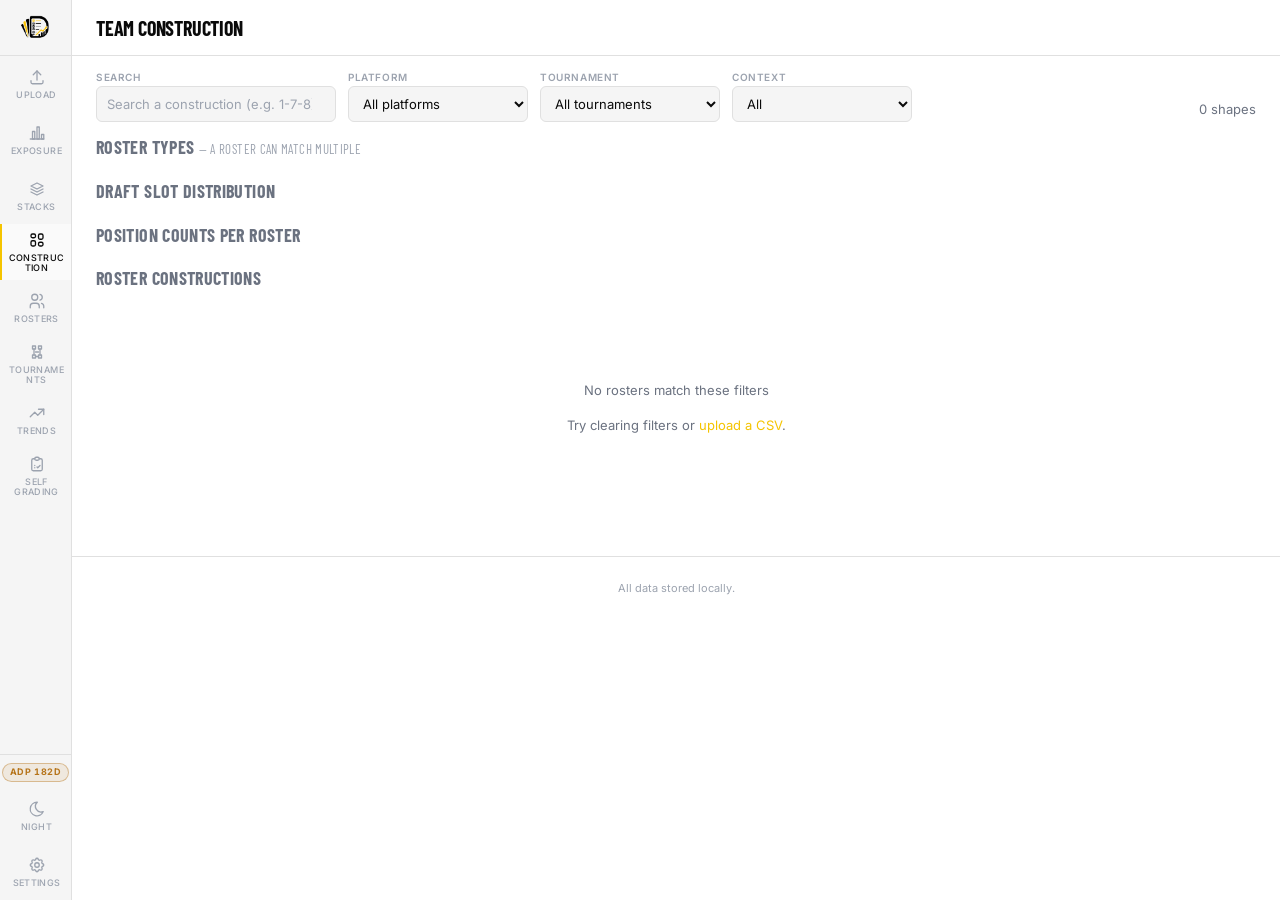
==== commit 7d5638d7: "Set Chrome tab favicon to the site logo Every HTML page now declares the favicon via <link rel="icon" ====
--- a/construction.html
+++ b/construction.html
@@ -8,6 +8,7 @@
   <link rel="preconnect" href="https://fonts.googleapis.com">
   <link rel="preconnect" href="https://fonts.gstatic.com" crossorigin>
   <link href="https://fonts.googleapis.com/css2?family=Barlow+Condensed:wght@600;700;800&family=Inter:wght@400;500;600;700&family=JetBrains+Mono:wght@400;500&display=swap" rel="stylesheet">
+  <link rel="icon" type="image/png" href="assets/small%20logo.png" />
   <link rel="stylesheet" href="assets/styles.css" />
 </head>
 <body>
--- a/assets/styles.css
+++ b/assets/styles.css
@@ -1386,6 +1386,7 @@
   text-align: center;
 }
 .rt-page-btn {
+  display: inline-block;
   padding: 5px 12px;
   font-size: 12px;
   border-radius: 6px;
@@ -1394,7 +1395,10 @@
   color: var(--text);
   cursor: pointer;
   min-width: 78px;
-}
+  text-align: center;
+  text-decoration: none;
+}
+a.rt-page-btn:hover { text-decoration: none; }
 .rt-page-btn:hover:not(:disabled) {
   background: color-mix(in srgb, var(--accent) 12%, var(--bg-elev));
   border-color: color-mix(in srgb, var(--accent) 40%, var(--border));
@@ -1533,6 +1537,23 @@
   background: color-mix(in srgb, var(--accent) 5%, var(--bg-elev));
   padding: 0;
 }
+/* Week 17 expansion uses a calmer neutral background — the nested
+   anchored cards inside it look better against gray than the
+   accent-tinted cream used for other expansions. */
+.tbl-stacks-week17 .row-expand-detail > td,
+table.data tbody .tbl-stacks-week17 .row-expand-detail:hover > td {
+  background: var(--surface-subtle);
+}
+/* Suppress the global accent-yellow left rail + bg-elev-2 hover tint on
+   rows inside the matched-rosters table within the Week 17 detail panel.
+   The detail row's gray fill should read as the canvas; hovering individual
+   stack rows there shouldn't flash yellow. */
+.tbl-stacks-week17 .row-expand-detail table.data tbody tr:hover td {
+  background: transparent;
+}
+.tbl-stacks-week17 .row-expand-detail table.data tbody tr:hover td:first-child {
+  box-shadow: none;
+}
 .combo-panel {
   padding: 10px 14px 12px;
   border-top: 1px solid var(--border);
@@ -1576,6 +1597,171 @@
   color: var(--text-muted);
   font-size: 11px;
   line-height: 1.4;
+}
+
+/* Week 17 game-stack anchor breakdown. Two side-by-side cards (one per
+   team). Heading hoists the anchoring QB up so the chip rows below
+   don't repeat his name; pass catchers and bring-backs are compact
+   chip rows instead of full tables. */
+.w17-anchor-grid {
+  display: grid;
+  grid-template-columns: repeat(auto-fit, minmax(320px, 1fr));
+  gap: 10px;
+  margin-top: 12px;
+  padding-top: 12px;
+  border-top: 1px solid var(--border);
+}
+/* Standalone variant on the per-game deep-dive page sits below its own
+   h2, no need for the in-expansion divider. */
+.w17-anchor-grid--standalone {
+  margin-top: 0;
+  padding-top: 0;
+  border-top: 0;
+}
+
+/* Two-column chart strip on the Week 17 deep-dive page (stack depth +
+   anchor split). Collapses to single column under ~720px. */
+.w17-charts-grid {
+  display: grid;
+  grid-template-columns: repeat(auto-fit, minmax(360px, 1fr));
+  gap: 12px;
+  margin: 16px 0 8px;
+}
+
+/* Anchor-split donut + legend layout. */
+.w17-donut-wrap {
+  display: flex;
+  align-items: center;
+  gap: 16px;
+  padding-top: 6px;
+  flex-wrap: wrap;
+}
+.w17-donut { flex-shrink: 0; }
+.w17-donut-total {
+  font-family: var(--font-display);
+  font-weight: 700;
+  font-size: 24px;
+  fill: var(--text);
+}
+.w17-donut-sub {
+  font-size: 10px;
+  letter-spacing: 0.06em;
+  text-transform: uppercase;
+  fill: var(--text-muted);
+}
+.w17-donut-legend {
+  list-style: none;
+  padding: 0;
+  margin: 0;
+  display: flex;
+  flex-direction: column;
+  gap: 6px;
+  flex: 1;
+  min-width: 160px;
+}
+.w17-donut-row {
+  display: grid;
+  grid-template-columns: 12px 14px 1fr auto auto;
+  align-items: center;
+  gap: 8px;
+  font-size: 12px;
+  line-height: 1.2;
+}
+.w17-donut-swatch {
+  width: 12px;
+  height: 12px;
+  border-radius: 3px;
+  display: inline-block;
+}
+.w17-donut-label { color: var(--text); }
+.w17-donut-count {
+  color: var(--text);
+  font-weight: 600;
+  font-variant-numeric: tabular-nums;
+  min-width: 24px;
+  text-align: right;
+}
+.w17-donut-pct {
+  color: var(--text-muted);
+  font-variant-numeric: tabular-nums;
+  min-width: 36px;
+  text-align: right;
+}
+.w17-side {
+  background: var(--bg);
+  border: 1px solid var(--border);
+  border-radius: 8px;
+  padding: 10px 12px;
+  display: flex;
+  flex-direction: column;
+  gap: 8px;
+}
+.w17-side-head {
+  display: flex;
+  align-items: center;
+  gap: 8px;
+  padding-bottom: 8px;
+  border-bottom: 1px solid var(--border);
+}
+.w17-side-team {
+  display: inline-flex;
+  align-items: center;
+  gap: 8px;
+  font-size: 13px;
+}
+.w17-side-team-code {
+  font-family: var(--font-display);
+  font-weight: 700;
+  letter-spacing: 0.04em;
+  color: var(--text);
+  margin-right: 6px;
+}
+.w17-side-qb {
+  color: var(--text-dim);
+  font-size: 13px;
+}
+.w17-row {
+  display: flex;
+  flex-direction: column;
+  gap: 4px;
+}
+.w17-row-label {
+  font-size: 10px;
+  font-weight: 600;
+  letter-spacing: 0.06em;
+  text-transform: uppercase;
+  color: var(--text-muted);
+}
+.w17-chip-row {
+  display: flex;
+  flex-wrap: wrap;
+  gap: 4px;
+}
+.w17-chip {
+  display: inline-flex;
+  align-items: center;
+  gap: 6px;
+  padding: 3px 8px 3px 6px;
+  background: var(--bg-elev);
+  border: 1px solid var(--border);
+  border-radius: 999px;
+  font-size: 12px;
+  line-height: 1.2;
+}
+.w17-chip .badge { font-size: 9px; padding: 1px 4px; }
+.w17-chip-name { color: var(--text); }
+.w17-chip-count {
+  color: var(--text-muted);
+  font-variant-numeric: tabular-nums;
+  font-weight: 600;
+  padding-left: 4px;
+  border-left: 1px solid var(--border);
+  margin-left: 2px;
+}
+.w17-empty {
+  color: var(--text-muted);
+  font-size: 12px;
+  font-style: italic;
 }
 
 /* Hover tooltips on column headers and any other element with data-tooltip. */
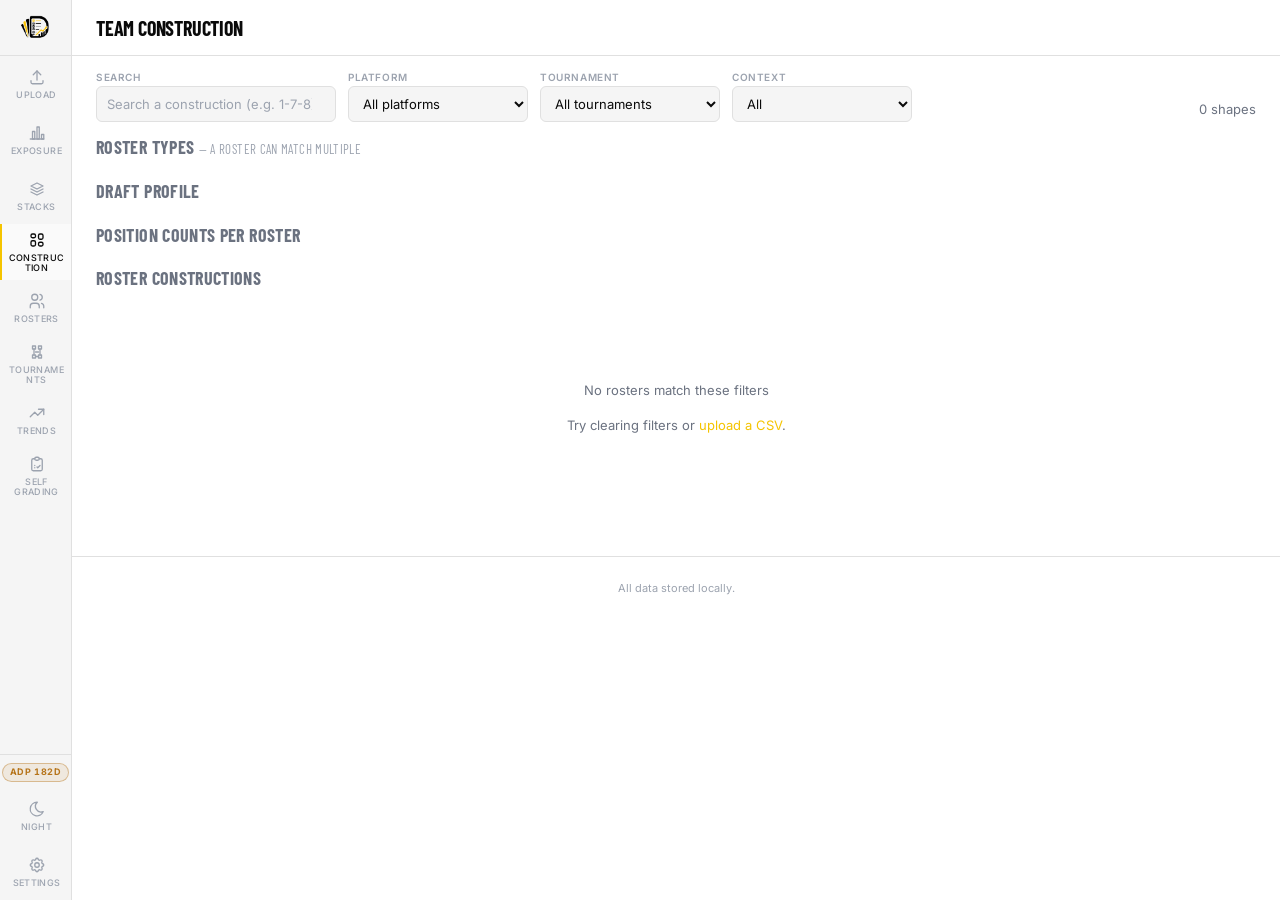
==== commit 5420634e: "Team Construction: side-by-side slot / round-1 / team-exposure charts - Slot histogram: drop the % l" ====
--- a/construction.html
+++ b/construction.html
@@ -50,7 +50,7 @@
     <h2 style="margin-top:8px;">Roster types <span style="color:var(--text-muted);font-size:13px;font-weight:400;">— a roster can match multiple</span></h2>
     <div id="roster-types"></div>
 
-    <h2>Draft slot distribution</h2>
+    <h2>Draft profile</h2>
     <div id="draft-slots"></div>
 
     <h2>Position counts per roster</h2>
--- a/assets/styles.css
+++ b/assets/styles.css
@@ -1281,6 +1281,14 @@
   letter-spacing: 0.01em;
   line-height: 1.2;
 }
+/* ⓘ tooltip trigger inside a roster-type label. */
+.rt-info {
+  display: inline-flex;
+  align-items: center;
+  margin-left: 4px;
+  vertical-align: baseline;
+}
+.rt-info .info-mark { font-size: 12px; }
 .rt-desc-inline {
   font-size: 10.5px;
   color: var(--text-muted);
@@ -1425,9 +1433,125 @@
 /* Standalone slot histogram (12 bars instead of ~5) — full row, more
    breathing room between columns so each slot label is legible. */
 .slot-card {
+  margin-bottom: 0;
+}
+.slot-card .histogram-bars { gap: 6px; }
+
+/* Two-column chart grid on Team Construction (slot + round-1 stacked on
+   the left, team exposure on the right). */
+.construction-charts-grid {
+  display: grid;
+  grid-template-columns: repeat(auto-fit, minmax(360px, 1fr));
+  gap: 12px;
   margin-bottom: 20px;
 }
-.slot-card .histogram-bars { gap: 6px; }
+.construction-charts-col {
+  display: flex;
+  flex-direction: column;
+  gap: 12px;
+  min-width: 0;
+}
+
+/* Team-exposure horizontal bar list (paired with the slot histogram). */
+.team-exposure-list {
+  display: flex;
+  flex-direction: column;
+  gap: 4px;
+  max-height: 340px;
+  overflow-y: auto;
+  padding-right: 4px; /* room for scrollbar */
+}
+.te-row {
+  display: grid;
+  grid-template-columns: 64px 1fr 32px;
+  align-items: center;
+  gap: 10px;
+  font-size: 12px;
+}
+.te-team {
+  display: inline-flex;
+  align-items: center;
+  gap: 6px;
+  min-width: 0;
+}
+.te-code {
+  color: var(--text);
+  text-decoration: none;
+  font-weight: 600;
+  font-family: var(--font-display);
+  letter-spacing: 0.04em;
+  font-size: 12px;
+}
+.te-code:hover { color: var(--accent); }
+.te-bar-wrap {
+  background: var(--bg-elev-2);
+  border-radius: 3px;
+  height: 10px;
+  overflow: hidden;
+}
+.te-bar {
+  background: var(--accent);
+  height: 100%;
+  border-radius: 3px;
+}
+/* Stacked position segments inside a team's bar. The wrapper width is
+   set per-row (relative to max-team-total); the strip fills it and
+   distributes children proportionally via flex-grow. */
+.te-bar-strip {
+  display: flex;
+  width: 100%;
+  height: 100%;
+  border-radius: 3px;
+  overflow: hidden;
+}
+.te-bar-seg { height: 100%; min-width: 1px; }
+.te-bar-seg.seg-QB    { background: var(--pos-qb); }
+.te-bar-seg.seg-RB    { background: var(--pos-rb); }
+.te-bar-seg.seg-WR    { background: var(--pos-wr); }
+.te-bar-seg.seg-TE    { background: var(--pos-te); }
+.te-bar-seg.seg-other { background: var(--text-muted); opacity: 0.5; }
+
+/* Legend strip above the team-exposure list. */
+.te-legend {
+  display: flex;
+  gap: 10px;
+  flex-wrap: wrap;
+  margin: 6px 0 8px;
+  font-size: 11px;
+  color: var(--text-muted);
+}
+.te-legend-item { display: inline-flex; align-items: center; gap: 5px; }
+.te-legend-swatch {
+  display: inline-block;
+  width: 10px;
+  height: 10px;
+  border-radius: 2px;
+}
+.te-legend-swatch.seg-QB    { background: var(--pos-qb); }
+.te-legend-swatch.seg-RB    { background: var(--pos-rb); }
+.te-legend-swatch.seg-WR    { background: var(--pos-wr); }
+.te-legend-swatch.seg-TE    { background: var(--pos-te); }
+.te-count {
+  text-align: right;
+  font-variant-numeric: tabular-nums;
+  font-weight: 600;
+  color: var(--text);
+}
+
+/* Round-1 list variant — wider first column to fit full player names,
+   smaller max-height so it doesn't dwarf the slot chart above it. */
+.r1-list { max-height: none; }
+.r1-row { grid-template-columns: 180px 1fr 32px; }
+.r1-team { gap: 5px; }
+.r1-name {
+  font-family: var(--font-body);
+  letter-spacing: 0;
+  font-size: 12px;
+  font-weight: 500;
+  overflow: hidden;
+  text-overflow: ellipsis;
+  white-space: nowrap;
+}
 .histogram-card {
   padding: 14px 16px;
   display: flex;
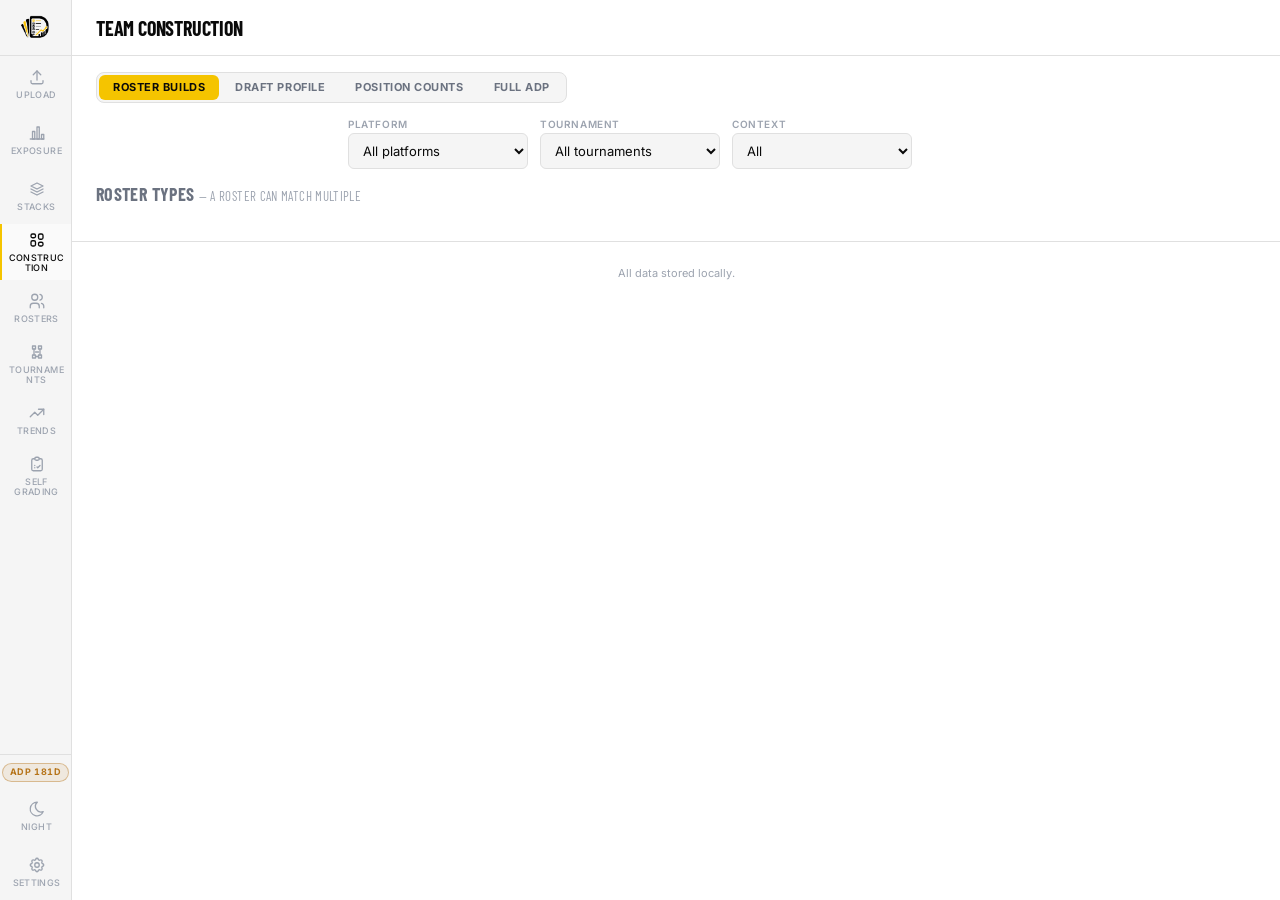
==== commit 5452f223: "Team Construction: convert sections into tabs + Full ADP tab - Wrap each section into a tab pane: Ro" ====
--- a/construction.html
+++ b/construction.html
@@ -16,6 +16,12 @@
   <main>
     <header class="topbar"><h1 class="topbar-title">Team construction</h1></header>
 
+    <div class="seg-toggle" id="construction-tabs" role="tablist" style="margin-bottom:16px;">
+      <button type="button" data-tab="builds" class="active">Roster Builds</button>
+      <button type="button" data-tab="profile">Draft Profile</button>
+      <button type="button" data-tab="positions">Position Counts</button>
+      <button type="button" data-tab="full-adp">Full ADP</button>
+    </div>
 
     <div class="filter-bar">
       <div class="filter-row">
@@ -47,17 +53,28 @@
       </div>
     </div>
 
-    <h2 style="margin-top:8px;">Roster types <span style="color:var(--text-muted);font-size:13px;font-weight:400;">— a roster can match multiple</span></h2>
-    <div id="roster-types"></div>
+    <div data-tab-pane="builds">
+      <h2 style="margin-top:8px;">Roster types <span style="color:var(--text-muted);font-size:13px;font-weight:400;">— a roster can match multiple</span></h2>
+      <div id="roster-types"></div>
+    </div>
 
-    <h2>Draft profile</h2>
-    <div id="draft-slots"></div>
+    <div data-tab-pane="profile" hidden>
+      <h2 style="margin-top:8px;">Draft profile</h2>
+      <div id="draft-slots"></div>
+    </div>
 
-    <h2>Position counts per roster</h2>
-    <div id="histograms"></div>
+    <div data-tab-pane="positions" hidden>
+      <h2 style="margin-top:8px;">Position counts per roster</h2>
+      <div id="histograms"></div>
 
-    <h2>Roster constructions</h2>
-    <div id="content"></div>
+      <h2>Roster constructions</h2>
+      <div id="content"></div>
+    </div>
+
+    <div data-tab-pane="full-adp" hidden>
+      <h2 style="margin-top:8px;">Full ADP exposure</h2>
+      <div id="full-adp"></div>
+    </div>
   </main>
 
   <footer class="site">All data stored locally.</footer>
--- a/assets/styles.css
+++ b/assets/styles.css
@@ -821,6 +821,10 @@
 
 .clv-pos { color: var(--accent-2); }
 .clv-neg { color: var(--danger); }
+/* Table cells need extra specificity to override the default
+   `table.data tbody td { color: var(--text) }` baseline color. */
+table.data tbody td.clv-pos { color: var(--accent-2); }
+table.data tbody td.clv-neg { color: var(--danger); }
 
 /* Position-tinted table rows. Applied to the first cell so the
    heat-map cells in later columns retain their own colors. */
@@ -1437,13 +1441,19 @@
 }
 .slot-card .histogram-bars { gap: 6px; }
 
-/* Two-column chart grid on Team Construction (slot + round-1 stacked on
-   the left, team exposure on the right). */
+/* Two-column chart grid on Team Construction.
+   Left column: SLOT + Round 1 stacked.
+   Right column: Teams.
+   Locked at 50/50 width on wider viewports; stacks to single column
+   under 720px. */
 .construction-charts-grid {
   display: grid;
-  grid-template-columns: repeat(auto-fit, minmax(360px, 1fr));
+  grid-template-columns: 1fr 1fr;
   gap: 12px;
   margin-bottom: 20px;
+}
+@media (max-width: 720px) {
+  .construction-charts-grid { grid-template-columns: 1fr; }
 }
 .construction-charts-col {
   display: flex;
@@ -1452,14 +1462,25 @@
   min-width: 0;
 }
 
-/* Team-exposure horizontal bar list (paired with the slot histogram). */
+/* Team-exposure horizontal bar list (paired with the slot histogram).
+   Grid stretch (default) makes both columns the same height; min-height: 0
+   on the card lets the list flex-shrink below its content size so the
+   LEFT column drives the row height, then the list scrolls if the 32-team
+   list overflows. */
 .team-exposure-list {
   display: flex;
   flex-direction: column;
   gap: 4px;
-  max-height: 340px;
+  flex: 1 1 0;
+  min-height: 0;
   overflow-y: auto;
-  padding-right: 4px; /* room for scrollbar */
+  padding-right: 4px;
+}
+.construction-charts-grid > .card.histogram-card {
+  display: flex;
+  flex-direction: column;
+  min-width: 0;
+  min-height: 0;
 }
 .te-row {
   display: grid;
@@ -1538,10 +1559,20 @@
   color: var(--text);
 }
 
-/* Round-1 list variant — wider first column to fit full player names,
-   smaller max-height so it doesn't dwarf the slot chart above it. */
-.r1-list { max-height: none; }
-.r1-row { grid-template-columns: 180px 1fr 32px; }
+/* Top-12 ADP list variant — wider first column to fit full player names.
+   Override the inherited flex:1 base from .team-exposure-list. */
+.r1-list {
+  flex: 0 0 auto;
+  max-height: 360px;
+  overflow-y: auto;
+  padding-right: 4px;
+}
+/* Full-ADP tab — bigger list since it owns the whole tab pane. */
+.r1-list--tall {
+  max-height: calc(100vh - 240px);
+  min-height: 400px;
+}
+.r1-row { grid-template-columns: 180px 1fr 36px; }
 .r1-team { gap: 5px; }
 .r1-name {
   font-family: var(--font-body);
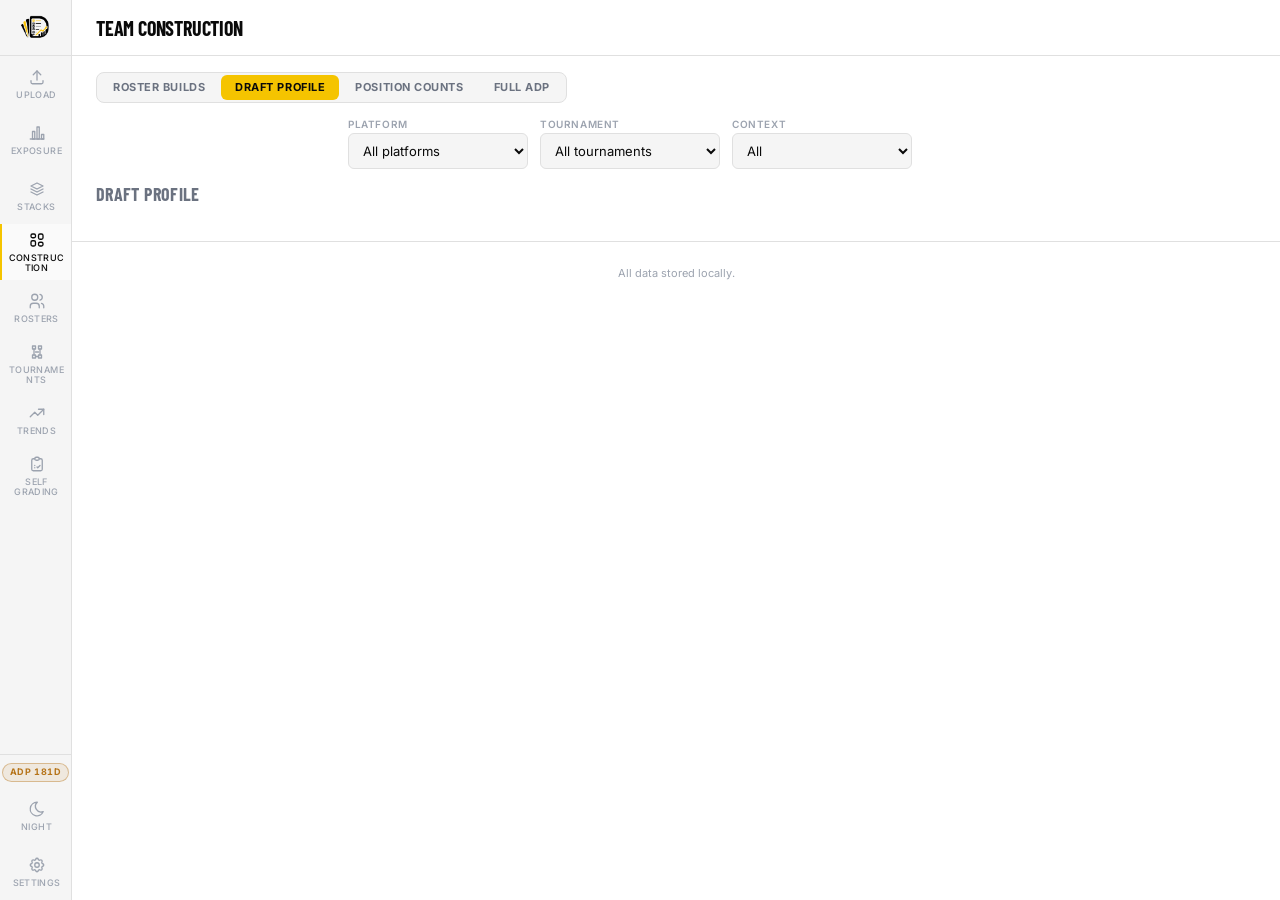
==== commit 92f33245: "Construction: default tab is now Draft Profile Make Draft Profile the active tab on first load inste" ====
--- a/construction.html
+++ b/construction.html
@@ -17,8 +17,8 @@
     <header class="topbar"><h1 class="topbar-title">Team construction</h1></header>
 
     <div class="seg-toggle" id="construction-tabs" role="tablist" style="margin-bottom:16px;">
-      <button type="button" data-tab="builds" class="active">Roster Builds</button>
-      <button type="button" data-tab="profile">Draft Profile</button>
+      <button type="button" data-tab="builds">Roster Builds</button>
+      <button type="button" data-tab="profile" class="active">Draft Profile</button>
       <button type="button" data-tab="positions">Position Counts</button>
       <button type="button" data-tab="full-adp">Full ADP</button>
     </div>
@@ -53,12 +53,12 @@
       </div>
     </div>
 
-    <div data-tab-pane="builds">
+    <div data-tab-pane="builds" hidden>
       <h2 style="margin-top:8px;">Roster types <span style="color:var(--text-muted);font-size:13px;font-weight:400;">— a roster can match multiple</span></h2>
       <div id="roster-types"></div>
     </div>
 
-    <div data-tab-pane="profile" hidden>
+    <div data-tab-pane="profile">
       <h2 style="margin-top:8px;">Draft profile</h2>
       <div id="draft-slots"></div>
     </div>
--- a/assets/styles.css
+++ b/assets/styles.css
@@ -1567,12 +1567,28 @@
   overflow-y: auto;
   padding-right: 4px;
 }
-/* Full-ADP tab — bigger list since it owns the whole tab pane. */
-.r1-list--tall {
-  max-height: calc(100vh - 240px);
-  min-height: 400px;
-}
 .r1-row { grid-template-columns: 180px 1fr 36px; }
+
+/* Full ADP rendered as a standard data table with a bar graph inside
+   the Drafts column. All meta columns (#, Player, Pos, Team, ADP) hug
+   the left and shrink to content via `width: 1%; white-space: nowrap`,
+   so the Drafts column absorbs the remaining row width. */
+.tbl-full-adp { margin-top: 8px; }
+.tbl-full-adp table.data { width: 100%; table-layout: auto; }
+.tbl-full-adp th,
+.tbl-full-adp td {
+  width: 1%;
+  white-space: nowrap;
+}
+.tbl-full-adp .full-adp-bar-col {
+  width: auto;          /* takes the remaining row width */
+  min-width: 240px;
+  white-space: normal;
+}
+.tbl-full-adp .full-adp-bar-wrap {
+  width: 100%;
+  height: 10px;
+}
 .r1-team { gap: 5px; }
 .r1-name {
   font-family: var(--font-body);
